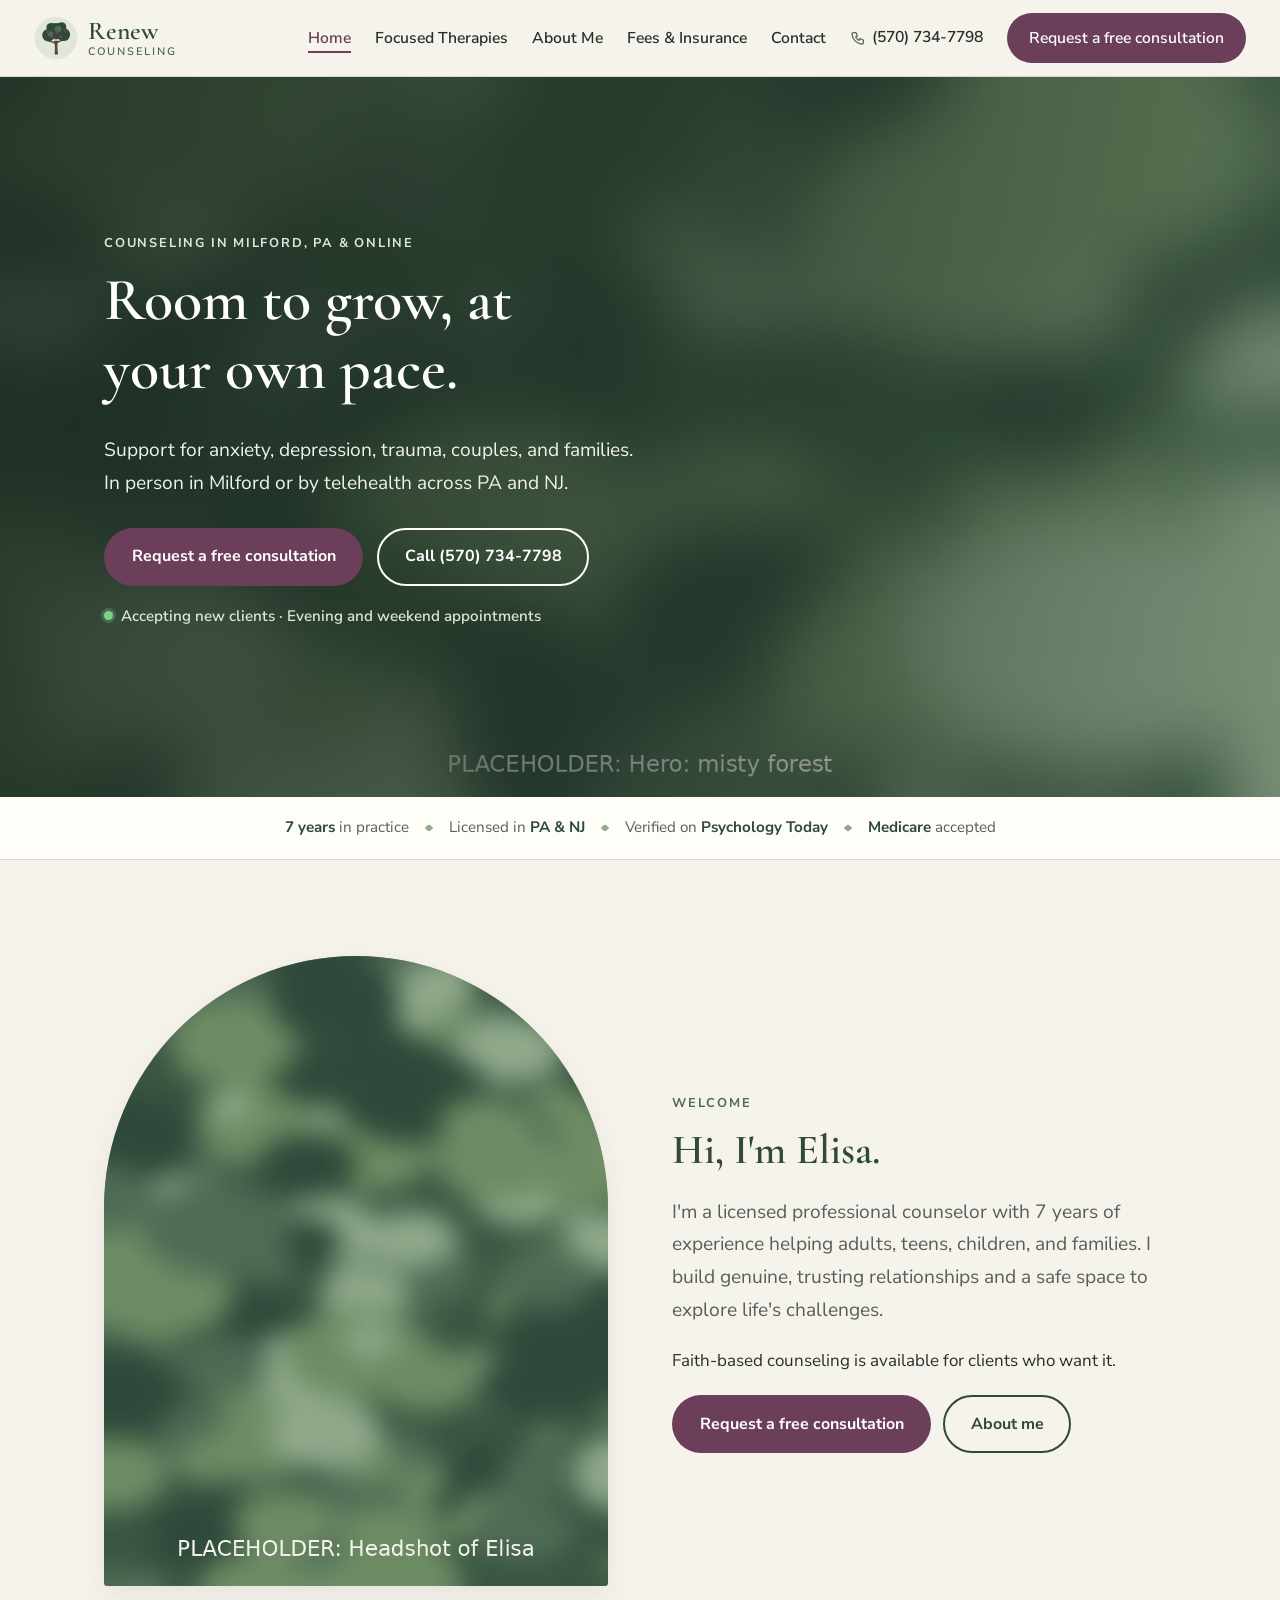
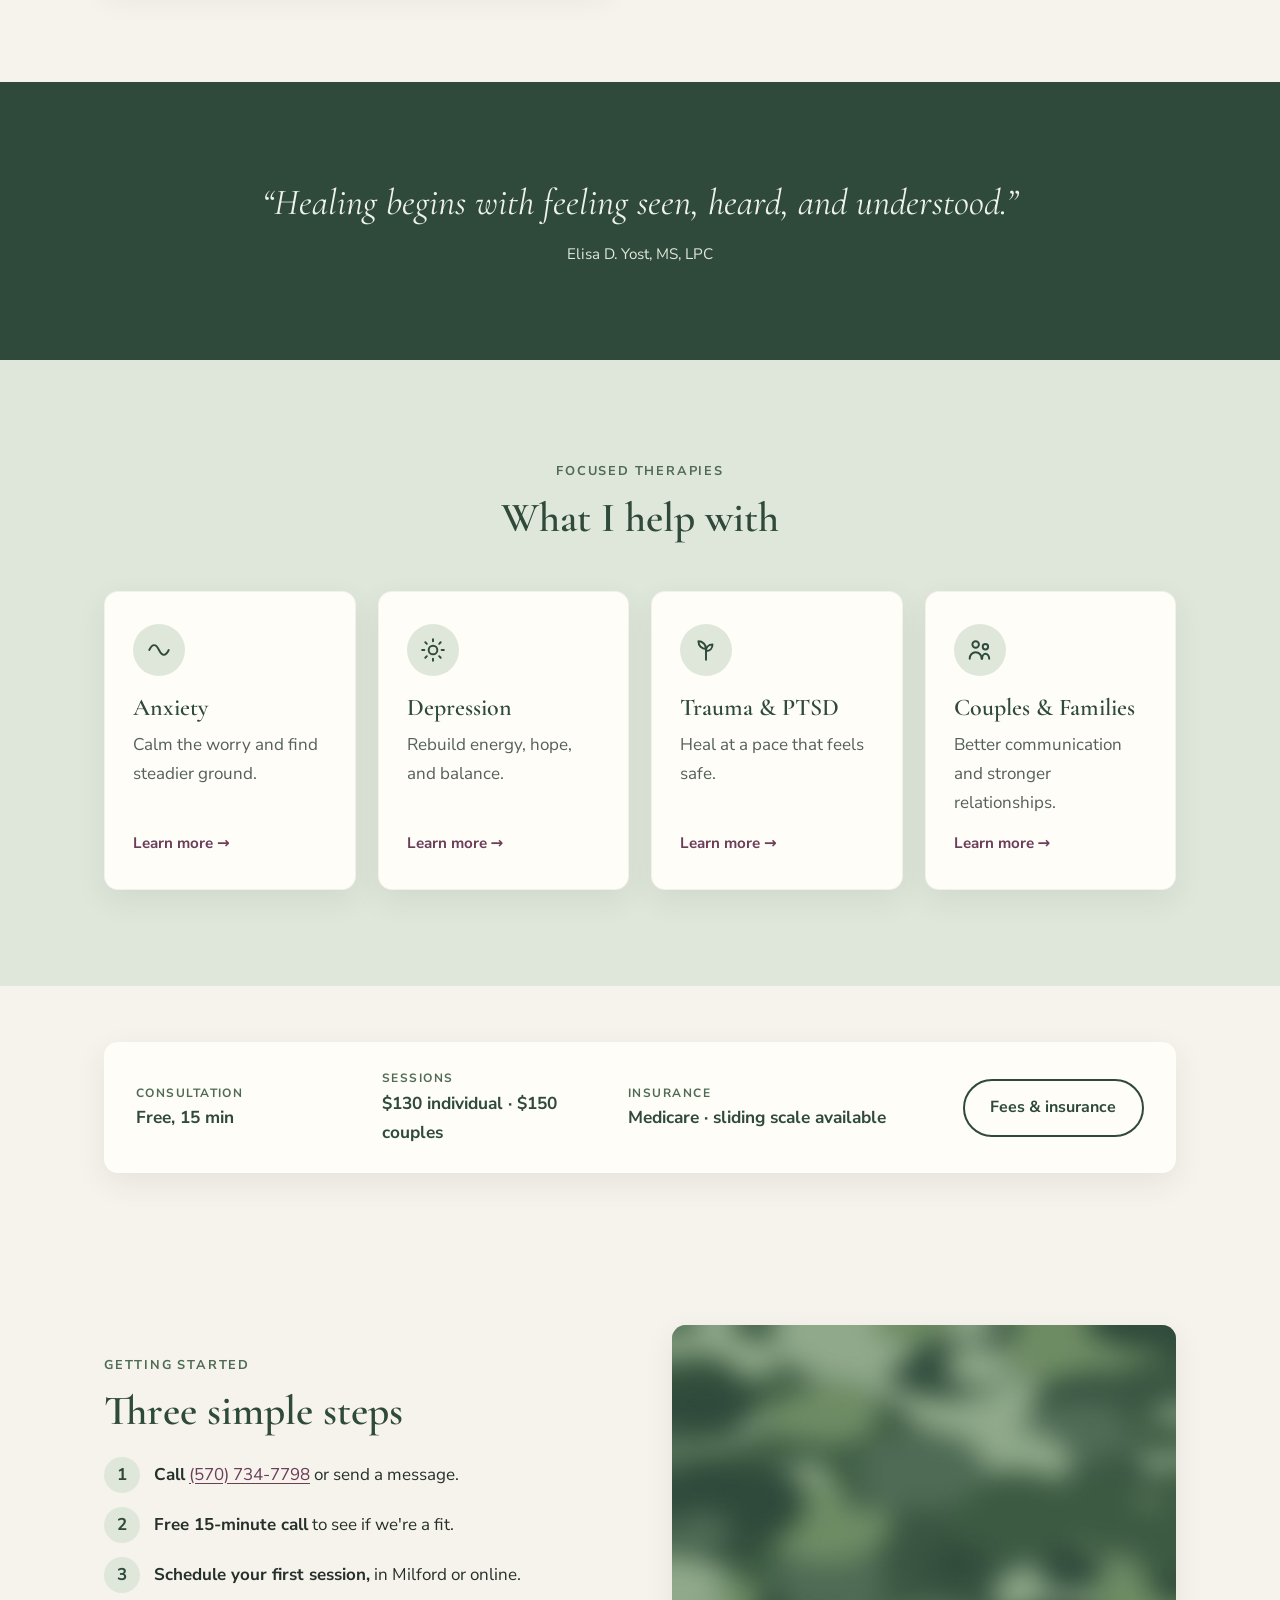
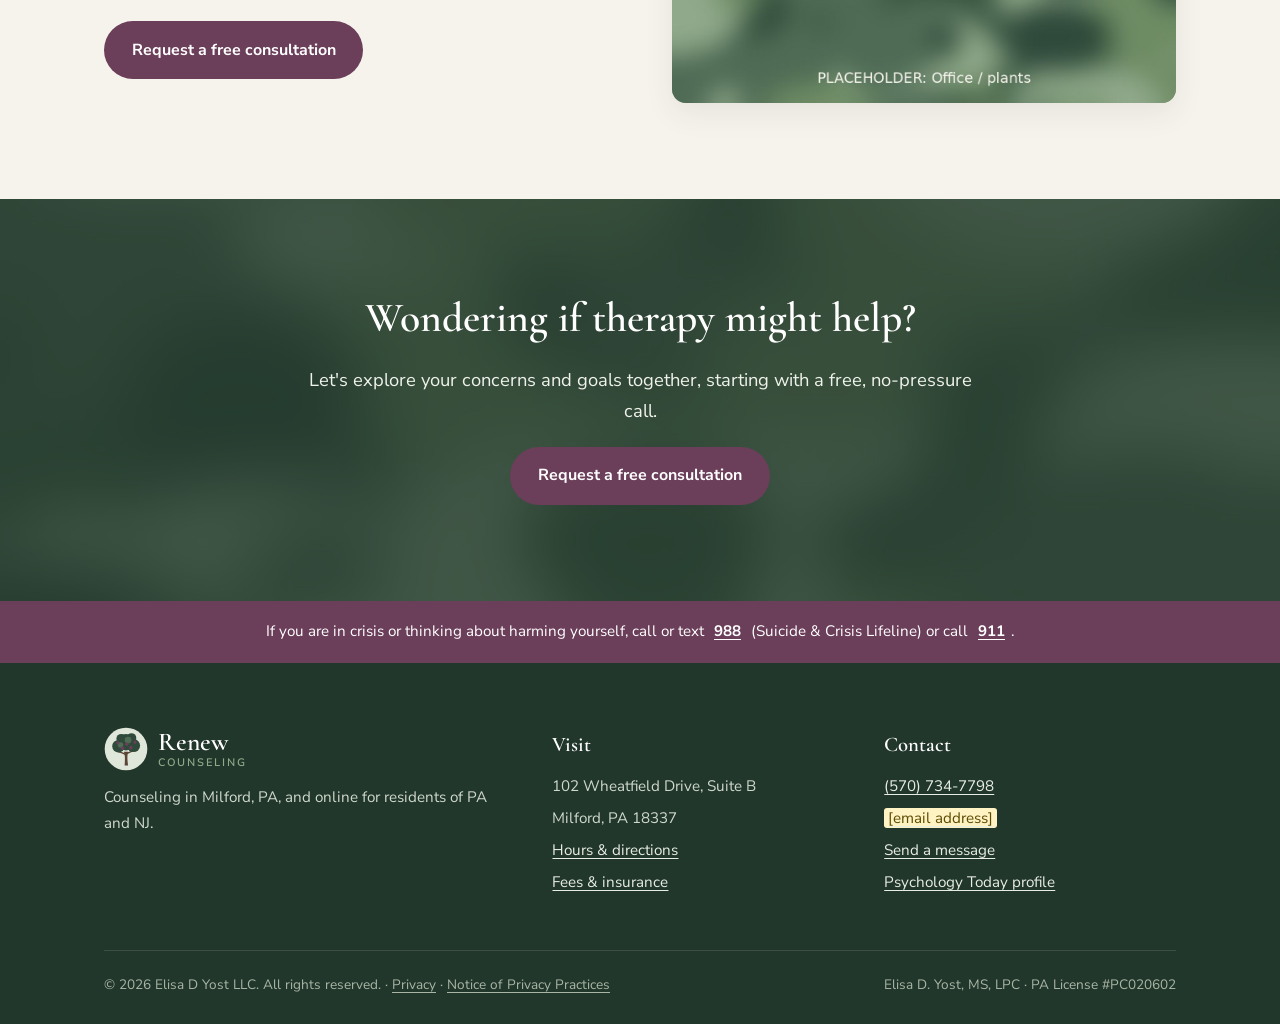
==== index.html @ 11ef5ee4 "Reflect that clients schedule by phone or message, not online - Buttons now say Request a free consu" ====
<!doctype html>
<html lang="en">
<head>
  <meta charset="utf-8">
  <meta name="viewport" content="width=device-width, initial-scale=1, viewport-fit=cover">
  <meta name="color-scheme" content="light only">
  <meta name="theme-color" content="#2f4a3a">
  <title>Renew Counseling | Elisa D. Yost, LPC | Therapist in Milford, PA</title>
  <meta name="description" content="Counseling for anxiety, depression, trauma, couples, and families with Elisa D. Yost, MS, LPC. In person in Milford, PA or online in PA and NJ. Free 15-minute consultation.">
  <link rel="icon" href="images/logo.svg" type="image/svg+xml">
  <link rel="icon" href="images/favicon-32.png" sizes="32x32" type="image/png">
  <link rel="icon" href="images/favicon-48.png" sizes="48x48" type="image/png">
  <link rel="apple-touch-icon" href="images/apple-touch-icon.png">
  <link rel="canonical" href="https://www.renewcounselingpa.com/">
  <meta property="og:type" content="website">
  <meta property="og:site_name" content="Renew Counseling">
  <meta property="og:title" content="Renew Counseling | Elisa D. Yost, LPC | Therapist in Milford, PA">
  <meta property="og:description" content="Counseling for anxiety, depression, trauma, couples, and families with Elisa D. Yost, MS, LPC. In person in Milford, PA or online in PA and NJ. Free 15-minute consultation.">
  <meta property="og:url" content="https://www.renewcounselingpa.com/">
  <meta property="og:image" content="https://www.renewcounselingpa.com/images/og-image.jpg">
  <meta property="og:image:width" content="1200">
  <meta property="og:image:height" content="630">
  <meta property="og:image:alt" content="Renew Counseling, Elisa D. Yost, MS, LPC, Milford PA">
  <meta name="twitter:card" content="summary_large_image">
  <link rel="preconnect" href="https://fonts.googleapis.com">
  <link rel="preconnect" href="https://fonts.gstatic.com" crossorigin>
  <link href="https://fonts.googleapis.com/css2?family=Cormorant+Garamond:ital,wght@0,500;0,600;1,500&family=Nunito+Sans:wght@400;600;700&display=swap" rel="stylesheet">
  <link rel="stylesheet" href="css/styles.css">
  <script type="application/ld+json">
  {
    "@context": "https://schema.org",
    "@type": "MedicalBusiness",
    "name": "Renew Counseling",
    "description": "Counseling for anxiety, depression, trauma, couples, and families with Elisa D. Yost, MS, LPC.",
    "url": "https://www.renewcounselingpa.com/",
    "telephone": "+1-570-734-7798",
    "priceRange": "$130-$150",
    "address": {
      "@type": "PostalAddress",
      "streetAddress": "102 Wheatfield Drive, Suite B",
      "addressLocality": "Milford",
      "addressRegion": "PA",
      "postalCode": "18337",
      "addressCountry": "US"
    },
    "sameAs": ["https://www.psychologytoday.com/us/therapists/elisa-d-yost-milford-pa/1815786"],
    "areaServed": ["Milford, PA", "Pike County, PA", "Port Jervis, NY", "Sussex County, NJ"],
    "founder": { "@type": "Person", "name": "Elisa D. Yost", "jobTitle": "Licensed Professional Counselor" }
  }
  </script>
</head>
<body>
  <a class="skip-link" href="#main">Skip to content</a>

  <header class="site-header">
    <div class="container header-inner">
      <a class="brand" href="index.html">
        <img src="images/logo.svg" alt="" width="44" height="44">
        <span class="brand-name">Renew<small>Counseling</small></span>
      </a>
      <button class="nav-toggle" aria-expanded="false" aria-controls="site-nav" aria-label="Open menu">
        <svg viewBox="0 0 24 24" fill="none" stroke="currentColor" stroke-width="2" stroke-linecap="round"><path d="M4 7h16M4 12h16M4 17h16"/></svg>
      </button>
      <nav class="site-nav" id="site-nav" aria-label="Main">
        <ul>
          <li><a href="index.html" aria-current="page">Home</a></li>
          <li><a href="therapies.html">Focused Therapies</a></li>
          <li><a href="about.html">About Me</a></li>
          <li><a href="fees.html">Fees &amp; Insurance</a></li>
          <li><a href="contact.html">Contact</a></li>
          <li class="nav-phone"><a href="tel:+15707347798"><svg viewBox="0 0 24 24" fill="none" stroke="currentColor" stroke-width="2" stroke-linecap="round" stroke-linejoin="round" aria-hidden="true"><path d="M5 4h4l2 5-2.5 1.5a11 11 0 0 0 5 5L15 13l5 2v4a2 2 0 0 1-2 2A16 16 0 0 1 3 6a2 2 0 0 1 2-2"/></svg>(570) 734-7798</a></li>
          <li><a class="btn btn-primary" href="contact.html#contact-form">Request a free consultation</a></li>
        </ul>
      </nav>
    </div>
  </header>

  <main id="main">
    <!-- HERO: background photo is set in css/styles.css (images/hero-forest.jpg) -->
    <section class="hero">
      <div class="container">
        <span class="eyebrow">Counseling in Milford, PA &amp; online</span>
        <h1>Room to grow, at your own pace.</h1>
        <p>Support for anxiety, depression, trauma, couples, and families. In person in Milford or by telehealth across PA and NJ.</p>
        <div class="hero-actions">
          <a class="btn btn-primary" href="contact.html#contact-form">Request a free consultation</a>
          <a class="btn btn-light" href="tel:+15707347798">Call (570) 734-7798</a>
        </div>
        <p class="hero-note"><span class="status-dot" aria-hidden="true"></span>Accepting new clients · Evening and weekend appointments</p>
      </div>
    </section>

    <!-- TRUST ROW -->
    <section class="trust-row" aria-label="Credentials">
      <div class="container">
        <ul>
          <li><strong>7 years</strong> in practice</li>
          <li>Licensed in <strong>PA &amp; NJ</strong></li>
          <li><a href="https://www.psychologytoday.com/us/therapists/elisa-d-yost-milford-pa/1815786" target="_blank" rel="noopener">Verified on <strong>Psychology Today</strong></a></li>
          <li><strong>Medicare</strong> accepted</li>
        </ul>
      </div>
    </section>

    <!-- INTRO -->
    <section class="section">
      <div class="container split">
        <div class="photo-frame arch">
          <img src="images/headshot.jpg" alt="Elisa D. Yost, MS, LPC" loading="lazy" width="800" height="1000">
        </div>
        <div>
          <span class="eyebrow">Welcome</span>
          <h2>Hi, I'm Elisa.</h2>
          <p class="lead">I'm a licensed professional counselor with 7 years of experience helping adults, teens, children, and families. I build genuine, trusting relationships and a safe space to explore life's challenges.</p>
          <p>Faith-based counseling is available for clients who want it.</p>
          <div class="btn-row">
            <a class="btn btn-primary" href="contact.html#contact-form">Request a free consultation</a>
            <a class="btn btn-outline" href="about.html">About me</a>
          </div>
        </div>
      </div>
    </section>

    <!-- QUOTE (Elisa's own words) -->
    <section class="section section-dark">
      <div class="container">
        <blockquote class="quote">
          “Healing begins with feeling seen, heard, and understood.”
          <cite>Elisa D. Yost, MS, LPC</cite>
        </blockquote>
      </div>
    </section>

    <!-- FOCUSED THERAPIES -->
    <section class="section section-tint">
      <div class="container">
        <div class="section-head center">
          <span class="eyebrow">Focused Therapies</span>
          <h2>What I help with</h2>
        </div>
        <div class="card-grid four">
          <a class="card card-link" href="therapies.html#anxiety">
            <div class="card-icon"><svg viewBox="0 0 24 24" fill="none" stroke="currentColor" stroke-width="1.8" stroke-linecap="round" stroke-linejoin="round"><path d="M3 12c3-6 6-6 9 0s6 6 9 0"/></svg></div>
            <h3>Anxiety</h3>
            <p>Calm the worry and find steadier ground.</p>
            <span class="more">Learn more →</span>
          </a>
          <a class="card card-link" href="therapies.html#depression">
            <div class="card-icon"><svg viewBox="0 0 24 24" fill="none" stroke="currentColor" stroke-width="1.8" stroke-linecap="round" stroke-linejoin="round"><circle cx="12" cy="12" r="4"/><path d="M12 2v2M12 20v2M4.9 4.9l1.4 1.4M17.7 17.7l1.4 1.4M2 12h2M20 12h2M4.9 19.1l1.4-1.4M17.7 6.3l1.4-1.4"/></svg></div>
            <h3>Depression</h3>
            <p>Rebuild energy, hope, and balance.</p>
            <span class="more">Learn more →</span>
          </a>
          <a class="card card-link" href="therapies.html#trauma">
            <div class="card-icon"><svg viewBox="0 0 24 24" fill="none" stroke="currentColor" stroke-width="1.8" stroke-linecap="round" stroke-linejoin="round"><path d="M12 21V11"/><path d="M12 11C12 7 9 4 5 4c0 4 3 7 7 7Z"/><path d="M12 13c0-3.5 2.5-6 6-6 0 3.5-2.5 6-6 6Z"/></svg></div>
            <h3>Trauma &amp; PTSD</h3>
            <p>Heal at a pace that feels safe.</p>
            <span class="more">Learn more →</span>
          </a>
          <a class="card card-link" href="therapies.html#families">
            <div class="card-icon"><svg viewBox="0 0 24 24" fill="none" stroke="currentColor" stroke-width="1.8" stroke-linecap="round" stroke-linejoin="round"><circle cx="8" cy="7" r="3"/><circle cx="17" cy="9" r="2.5"/><path d="M2.5 20c0-3.5 2.5-6 5.5-6s5.5 2.5 5.5 6"/><path d="M14 20c0-2.5 1.3-4.5 3-4.5s3.5 2 3.5 4.5"/></svg></div>
            <h3>Couples &amp; Families</h3>
            <p>Better communication and stronger relationships.</p>
            <span class="more">Learn more →</span>
          </a>
        </div>
      </div>
    </section>

    <!-- FEES SNAPSHOT -->
    <section class="section section-tight-y">
      <div class="container">
        <div class="fee-strip">
          <div><span class="fee-label">Consultation</span><strong>Free, 15 min</strong></div>
          <div><span class="fee-label">Sessions</span><strong>$130 individual · $150 couples</strong></div>
          <div><span class="fee-label">Insurance</span><strong>Medicare · sliding scale available</strong></div>
          <a class="btn btn-outline" href="fees.html">Fees &amp; insurance</a>
        </div>
      </div>
    </section>

    <!-- HOW IT WORKS -->
    <section class="section">
      <div class="container split reverse">
        <div class="photo-frame wide">
          <img src="images/office-plants.jpg" alt="Calm room with green plants and soft natural light" loading="lazy" width="1200" height="900">
        </div>
        <div>
          <span class="eyebrow">Getting started</span>
          <h2>Three simple steps</h2>
          <ol class="steps">
            <li><span><strong>Call</strong> <a href="tel:+15707347798">(570) 734-7798</a> or send a message.</span></li>
            <li><span><strong>Free 15-minute call</strong> to see if we're a fit.</span></li>
            <li><span><strong>Schedule your first session,</strong> in Milford or online.</span></li>
          </ol>
          <a class="btn btn-primary" href="contact.html#contact-form">Request a free consultation</a>
        </div>
      </div>
    </section>

    <!-- CTA -->
    <section class="cta-band">
      <div class="container">
        <h2>Wondering if therapy might help?</h2>
        <p>Let's explore your concerns and goals together, starting with a free, no-pressure call.</p>
        <a class="btn btn-primary" href="contact.html#contact-form">Request a free consultation</a>
      </div>
    </section>
  </main>

  <div class="crisis-bar" role="note">
    If you are in crisis or thinking about harming yourself, call or text <a href="tel:988">988</a> (Suicide &amp; Crisis Lifeline) or call <a href="tel:911">911</a>.
  </div>
  <footer class="site-footer">
    <div class="container">
      <div class="footer-grid">
        <div>
          <a class="brand" href="index.html">
            <img src="images/logo.svg" alt="" width="44" height="44">
            <span class="brand-name">Renew<small>Counseling</small></span>
          </a>
          <p>Counseling in Milford, PA, and online for residents of PA and NJ.</p>
        </div>
        <div>
          <h4>Visit</h4>
          <ul>
            <li>102 Wheatfield Drive, Suite B</li>
            <li>Milford, PA 18337</li>
            <li><a href="contact.html">Hours &amp; directions</a></li>
            <li><a href="fees.html">Fees &amp; insurance</a></li>
          </ul>
        </div>
        <div>
          <h4>Contact</h4>
          <ul>
            <li><a href="tel:+15707347798">(570) 734-7798</a></li>
            <li><a href="mailto:hello@renewcounselingpa.com"><span class="tbd">[email address]</span></a></li>
            <li><a href="contact.html#contact-form">Send a message</a></li>
            <li><a href="https://www.psychologytoday.com/us/therapists/elisa-d-yost-milford-pa/1815786" target="_blank" rel="noopener">Psychology Today profile</a></li>
          </ul>
        </div>
      </div>
      <div class="footer-bottom">
        <span>&copy; <span data-year>2026</span> Elisa D Yost LLC. All rights reserved. · <a href="privacy.html">Privacy</a> · <a href="privacy.html#npp">Notice of Privacy Practices</a></span>
        <span>Elisa D. Yost, MS, LPC · PA License #PC020602</span>
      </div>
    </div>
  </footer>

  <!-- Mobile quick-action bar (phones only) -->
  <div class="mobile-bar" aria-label="Quick actions">
    <a href="tel:+15707347798" class="mobile-bar-call"><svg viewBox="0 0 24 24" fill="none" stroke="currentColor" stroke-width="2" stroke-linecap="round" stroke-linejoin="round" aria-hidden="true"><path d="M5 4h4l2 5-2.5 1.5a11 11 0 0 0 5 5L15 13l5 2v4a2 2 0 0 1-2 2A16 16 0 0 1 3 6a2 2 0 0 1 2-2"/></svg><span class="label-long">Call (570) 734-7798</span><span class="label-short">Call now</span></a>
    <a href="contact.html#contact-form" class="mobile-bar-book">Message</a>
  </div>

  <script src="js/main.js" defer></script>
</body>
</html>
---- css/styles.css ----
/* =========================================================
   Renew Counseling — site styles
   Colors are defined once here; change them to re-theme the site.
   ========================================================= */
:root {
  --fig-leaf: #2f4a3a;      /* deep green: headings, header, footer */
  --fig-leaf-dark: #22372b;
  --moss: #4f6b55;          /* mid green */
  --sage: #8fa98a;          /* soft green accents */
  --sage-light: #dfe7da;    /* tinted section backgrounds */
  --cream: #f6f3ec;         /* page background */
  --paper: #fffdf8;         /* cards */
  --plum: #6b3e5a;          /* fig-fruit accent: buttons, links */
  --plum-dark: #55304a;
  --ink: #26302a;           /* body text */
  --ink-soft: #55605a;
  --line: #d9d6cb;

  --font-serif: "Cormorant Garamond", Georgia, "Times New Roman", serif;
  --font-sans: "Nunito Sans", "Segoe UI", system-ui, -apple-system, sans-serif;

  --radius: 14px;
  --shadow: 0 10px 30px rgba(34, 55, 43, 0.08);
  --max: 1120px;
}

*,
*::before,
*::after { box-sizing: border-box; }

html { scroll-behavior: smooth; }

body {
  margin: 0;
  background: var(--cream);
  color: var(--ink);
  font-family: var(--font-sans);
  font-size: 1.0625rem;
  line-height: 1.7;
  -webkit-font-smoothing: antialiased;
}

img { max-width: 100%; display: block; }

h1, h2, h3 {
  font-family: var(--font-serif);
  color: var(--fig-leaf);
  font-weight: 600;
  line-height: 1.15;
  margin: 0 0 0.5em;
}
h1 { font-size: clamp(2.4rem, 5vw, 3.75rem); }
h2 { font-size: clamp(1.9rem, 3.5vw, 2.6rem); }
h3 { font-size: 1.5rem; }
p { margin: 0 0 1.1em; }

a { color: var(--plum); text-underline-offset: 3px; }
a:hover { color: var(--plum-dark); }

:focus-visible {
  outline: 3px solid var(--plum);
  outline-offset: 3px;
  border-radius: 4px;
}

.container {
  width: 100%;
  max-width: var(--max);
  margin: 0 auto;
  padding: 0 24px;
}

.skip-link {
  position: absolute;
  left: -999px;
  top: 8px;
  background: var(--paper);
  padding: 8px 16px;
  z-index: 100;
}
.skip-link:focus { left: 8px; }

.eyebrow {
  display: inline-block;
  font-size: 0.8rem;
  font-weight: 700;
  letter-spacing: 0.14em;
  text-transform: uppercase;
  color: var(--moss);
  margin-bottom: 0.75rem;
}

/* ---------- Buttons ---------- */
.btn {
  display: inline-block;
  padding: 0.85rem 1.6rem;
  border-radius: 999px;
  font-weight: 700;
  font-size: 1rem;
  text-decoration: none;
  border: 2px solid transparent;
  cursor: pointer;
  transition: background 0.2s, color 0.2s, border-color 0.2s, transform 0.2s;
  font-family: var(--font-sans);
}
.btn:hover { transform: translateY(-1px); }
.btn-primary { background: var(--plum); color: #fff; }
.btn-primary:hover { background: var(--plum-dark); color: #fff; }
.btn-outline { border-color: currentColor; color: var(--fig-leaf); background: transparent; }
.btn-outline:hover { background: var(--fig-leaf); color: #fff; border-color: var(--fig-leaf); }
.btn-light { border-color: #fff; color: #fff; background: transparent; }
.btn-light:hover { background: #fff; color: var(--fig-leaf); }

/* ---------- Header ---------- */
.site-header {
  position: sticky;
  top: 0;
  z-index: 50;
  background: rgba(246, 243, 236, 0.94);
  backdrop-filter: blur(8px);
  border-bottom: 1px solid var(--line);
}
.header-inner {
  display: flex;
  align-items: center;
  justify-content: space-between;
  min-height: 76px;
  gap: 16px;
}
.brand {
  display: flex;
  align-items: center;
  gap: 10px;
  text-decoration: none;
  color: var(--fig-leaf);
}
.brand img { width: 44px; height: 44px; }
.brand-name {
  font-family: var(--font-serif);
  font-size: 1.6rem;
  font-weight: 600;
  line-height: 1;
}
.brand-name small {
  display: block;
  font-family: var(--font-sans);
  font-size: 0.68rem;
  letter-spacing: 0.16em;
  text-transform: uppercase;
  color: var(--moss);
  margin-top: 4px;
}

.nav-toggle {
  display: none;
  background: none;
  border: 0;
  padding: 8px;
  cursor: pointer;
  color: var(--fig-leaf);
}
.nav-toggle svg { width: 28px; height: 28px; }

.site-nav ul {
  list-style: none;
  display: flex;
  align-items: center;
  gap: 28px;
  margin: 0;
  padding: 0;
}
.site-nav a {
  text-decoration: none;
  color: var(--ink);
  font-weight: 600;
  font-size: 0.98rem;
}
.site-nav a:hover,
.site-nav a[aria-current="page"] { color: var(--plum); }
.site-nav a[aria-current="page"] {
  text-decoration: underline;
  text-decoration-thickness: 2px;
  text-underline-offset: 8px;
}
.site-nav .btn { color: #fff; padding: 0.6rem 1.25rem; }
.site-nav .btn:hover { color: #fff; }

@media (max-width: 1000px) {
  .nav-toggle { display: block; }
  .site-nav {
    position: absolute;
    top: 100%;
    left: 0;
    right: 0;
    background: var(--cream);
    border-bottom: 1px solid var(--line);
    display: none;
  }
  .site-nav.open { display: block; }
  .site-nav ul {
    flex-direction: column;
    align-items: stretch;
    gap: 0;
    padding: 8px 24px 20px;
  }
  .site-nav li a { display: block; padding: 12px 0; }
  .site-nav li .btn { text-align: center; margin-top: 8px; }
}

/* ---------- Hero ---------- */
.hero {
  position: relative;
  min-height: min(82vh, 720px);
  display: flex;
  align-items: center;
  color: #fff;
  background: var(--fig-leaf) url("../images/hero-forest.jpg") center / cover no-repeat;
}
.hero::before {
  content: "";
  position: absolute;
  inset: 0;
  background: linear-gradient(100deg, rgba(25, 40, 31, 0.82) 0%, rgba(25, 40, 31, 0.55) 55%, rgba(25, 40, 31, 0.2) 100%);
}
.hero .container { position: relative; padding-top: 80px; padding-bottom: 80px; }
.hero h1 { color: #fff; max-width: 17ch; }
.hero p { font-size: 1.2rem; max-width: 34rem; color: #eef2ea; }
.hero .eyebrow { color: var(--sage-light); }
.hero-actions { display: flex; flex-wrap: wrap; gap: 14px; margin-top: 1.75rem; }

/* Smaller banner for inner pages */
.page-banner {
  position: relative;
  color: #fff;
  padding: 110px 0 90px;
  background: var(--fig-leaf) center / cover no-repeat;
}
.page-banner::before {
  content: "";
  position: absolute;
  inset: 0;
  background: rgba(25, 40, 31, 0.62);
}
.page-banner .container { position: relative; }
.page-banner h1 { color: #fff; margin-bottom: 0.25em; }
.page-banner p { font-size: 1.15rem; max-width: 40rem; color: #eef2ea; margin: 0; }
.page-banner .eyebrow { color: var(--sage-light); }

/* ---------- Sections ---------- */
.section { padding: 96px 0; }
.section-tint { background: var(--sage-light); }
.section-dark { background: var(--fig-leaf); color: #eef2ea; }
.section-dark h2, .section-dark h3 { color: #fff; }
.section-head { max-width: 640px; margin-bottom: 48px; }
.section-head.center { text-align: center; margin-left: auto; margin-right: auto; }
.lead { font-size: 1.2rem; color: var(--ink-soft); }

.split {
  display: grid;
  grid-template-columns: 1fr 1fr;
  gap: 64px;
  align-items: center;
}
.split.reverse > :first-child { order: 2; }
@media (max-width: 860px) {
  .split { grid-template-columns: 1fr; gap: 40px; }
  .split.reverse > :first-child { order: 0; }
  .section { padding: 72px 0; }
}

.photo-frame {
  border-radius: var(--radius);
  overflow: hidden;
  box-shadow: var(--shadow);
  aspect-ratio: 4 / 5;
  background: var(--sage);
}
.photo-frame img { width: 100%; height: 100%; object-fit: cover; }
.photo-frame.wide { aspect-ratio: 4 / 3; }
.photo-frame.arch { border-radius: 999px 999px var(--radius) var(--radius); }

/* ---------- Cards ---------- */
.card-grid {
  display: grid;
  grid-template-columns: repeat(auto-fill, minmax(290px, 1fr));
  gap: 28px;
}
.card {
  background: var(--paper);
  border-radius: var(--radius);
  padding: 32px 28px;
  box-shadow: var(--shadow);
  border: 1px solid rgba(47, 74, 58, 0.06);
}
.card h3 { margin-bottom: 0.4em; }
.card p { color: var(--ink-soft); margin-bottom: 0; }
.card-icon {
  width: 52px;
  height: 52px;
  border-radius: 50%;
  background: var(--sage-light);
  color: var(--fig-leaf);
  display: grid;
  place-items: center;
  margin-bottom: 18px;
}
.card-icon svg { width: 26px; height: 26px; }

/* Therapies page: alternating detail rows */
.therapy {
  display: grid;
  grid-template-columns: 340px 1fr;
  gap: 48px;
  align-items: center;
  padding: 48px 0;
  border-bottom: 1px solid var(--line);
}
.therapy:last-child { border-bottom: 0; }
.therapy .photo-frame { aspect-ratio: 1 / 1; }
.therapy ul { margin: 0 0 1em; padding-left: 1.2em; color: var(--ink-soft); }
@media (max-width: 760px) {
  .therapy { grid-template-columns: 1fr; gap: 24px; }
  .therapy .photo-frame { aspect-ratio: 16 / 9; }
}

/* ---------- Quote ---------- */
.quote {
  font-family: var(--font-serif);
  font-size: clamp(1.6rem, 3vw, 2.3rem);
  line-height: 1.35;
  max-width: 820px;
  margin: 0 auto;
  text-align: center;
  font-style: italic;
}
.quote cite {
  display: block;
  font-family: var(--font-sans);
  font-style: normal;
  font-size: 0.95rem;
  margin-top: 1rem;
  color: var(--sage-light);
}

/* ---------- CTA band ---------- */
.cta-band {
  position: relative;
  padding: 96px 0;
  text-align: center;
  color: #fff;
  background: var(--moss) url("../images/cta-leaves.jpg") center / cover no-repeat;
}
.cta-band::before {
  content: "";
  position: absolute;
  inset: 0;
  background: rgba(34, 55, 43, 0.72);
}
.cta-band .container { position: relative; max-width: 720px; }
.cta-band h2 { color: #fff; }
.cta-band p { color: #eef2ea; font-size: 1.15rem; }

/* ---------- About ---------- */
.credentials {
  list-style: none;
  padding: 0;
  margin: 0;
  display: grid;
  gap: 14px;
}
.credentials li {
  display: flex;
  gap: 12px;
  align-items: flex-start;
}
.credentials li::before {
  content: "";
  flex: none;
  width: 10px;
  height: 10px;
  margin-top: 0.6em;
  border-radius: 50% 0;
  background: var(--sage);
  transform: rotate(45deg);
}

/* ---------- Contact ---------- */
.contact-grid {
  display: grid;
  grid-template-columns: 1fr 1.25fr;
  gap: 56px;
  align-items: start;
}
@media (max-width: 900px) { .contact-grid { grid-template-columns: 1fr; } }

.info-list { list-style: none; padding: 0; margin: 0 0 32px; }
.info-list li {
  display: flex;
  gap: 16px;
  padding: 18px 0;
  border-bottom: 1px solid var(--line);
}
.info-list li:first-child { padding-top: 0; }
.info-list .card-icon { margin: 0; flex: none; width: 44px; height: 44px; }
.info-list .card-icon svg { width: 22px; height: 22px; }
.info-list strong { display: block; color: var(--fig-leaf); }

.hours { width: 100%; border-collapse: collapse; }
.hours td { padding: 4px 0; }
.hours td:last-child { text-align: right; color: var(--ink-soft); white-space: nowrap; padding-left: 12px; }
@media (max-width: 560px) { .hours { font-size: 0.92rem; } }

.map-embed {
  border-radius: var(--radius);
  overflow: hidden;
  box-shadow: var(--shadow);
  aspect-ratio: 16 / 10;
  background: var(--sage-light);
}
.map-embed iframe { width: 100%; height: 100%; border: 0; display: block; }

.form-card {
  background: var(--paper);
  border-radius: var(--radius);
  padding: 40px;
  box-shadow: var(--shadow);
}
@media (max-width: 560px) { .form-card { padding: 28px 20px; } }

.form-row {
  display: grid;
  grid-template-columns: 1fr 1fr;
  gap: 18px;
}
@media (max-width: 560px) { .form-row { grid-template-columns: 1fr; } }

.field { margin-bottom: 18px; }
.field label {
  display: block;
  font-weight: 700;
  font-size: 0.92rem;
  margin-bottom: 6px;
  color: var(--fig-leaf);
}
.field .req { color: var(--plum); }
.field input,
.field textarea {
  width: 100%;
  padding: 0.8rem 1rem;
  font: inherit;
  font-size: 1rem;
  color: var(--ink);
  background: var(--cream);
  border: 1.5px solid var(--line);
  border-radius: 10px;
  transition: border-color 0.2s, background 0.2s;
}
.field input:focus,
.field textarea:focus {
  outline: none;
  border-color: var(--moss);
  background: #fff;
  box-shadow: 0 0 0 3px rgba(143, 169, 138, 0.35);
}
.field textarea { min-height: 150px; resize: vertical; }
.field .hint { font-size: 0.88rem; color: var(--ink-soft); margin: 6px 0 0; }

.form-note {
  font-size: 0.88rem;
  color: var(--ink-soft);
  background: var(--sage-light);
  border-radius: 10px;
  padding: 12px 16px;
  margin: 4px 0 22px;
}
.form-status { margin-top: 16px; font-weight: 600; }
.form-status.success { color: var(--moss); }
.form-status.error { color: #a03636; }
.hp-field { position: absolute; left: -9999px; }

/* ---------- Notices ---------- */
.notice {
  border-left: 4px solid var(--sage);
  background: var(--paper);
  padding: 20px 24px;
  border-radius: 0 var(--radius) var(--radius) 0;
  margin-top: 24px;
}
.notice h3 { font-size: 1.25rem; }
.notice p:last-child { margin-bottom: 0; }

/* ---------- Footer ---------- */
.crisis-bar {
  background: var(--plum);
  color: #fff;
  text-align: center;
  padding: 14px 24px;
  font-size: 0.95rem;
}
.crisis-bar a { color: #fff; font-weight: 700; }

.site-footer {
  background: var(--fig-leaf-dark);
  color: #cfd8cc;
  padding: 64px 0 28px;
  font-size: 0.95rem;
}
.footer-grid {
  display: grid;
  grid-template-columns: 1.4fr 1fr 1fr;
  gap: 40px;
}
@media (max-width: 760px) { .footer-grid { grid-template-columns: 1fr; } }
.site-footer h4 {
  color: #fff;
  font-family: var(--font-serif);
  font-size: 1.3rem;
  font-weight: 600;
  margin: 0 0 12px;
}
.site-footer a { color: #e7ede4; }
.site-footer ul { list-style: none; margin: 0; padding: 0; }
.site-footer li { margin-bottom: 6px; }
.site-footer .brand { color: #fff; margin-bottom: 14px; }
.site-footer .brand-name small { color: var(--sage); }
.footer-bottom {
  border-top: 1px solid rgba(255, 255, 255, 0.12);
  margin-top: 48px;
  padding-top: 22px;
  display: flex;
  flex-wrap: wrap;
  justify-content: space-between;
  gap: 12px;
  font-size: 0.85rem;
  color: #a9b6a6;
}

/* ---------- Placeholder text marker (remove once real content is in) ---------- */
.tbd { background: #fff3c4; color: #5c4a00; padding: 0 4px; border-radius: 3px; }

@media (prefers-reduced-motion: reduce) {
  html { scroll-behavior: auto; }
  .btn { transition: none; }
  .btn:hover { transform: none; }
}

/* ---------- v2 additions ---------- */
.btn-row { display: flex; flex-wrap: wrap; gap: 12px; margin-top: 8px; }
.section-tight { padding-top: 40px; }

.card-grid.four { grid-template-columns: repeat(4, 1fr); gap: 22px; }
@media (max-width: 960px) { .card-grid.four { grid-template-columns: repeat(2, 1fr); } }
@media (max-width: 520px) { .card-grid.four { grid-template-columns: 1fr; } }
.card-link {
  display: flex;
  flex-direction: column;
  text-decoration: none;
  color: inherit;
  transition: transform 0.2s, box-shadow 0.2s;
}
.card-link:hover { transform: translateY(-4px); box-shadow: 0 16px 36px rgba(34, 55, 43, 0.14); color: inherit; }
.card-link .more { margin-top: auto; padding-top: 14px; color: var(--plum); font-weight: 700; font-size: 0.95rem; }

.steps { list-style: none; counter-reset: step; padding: 0; margin: 0 0 28px; display: grid; gap: 14px; }
.steps li { counter-increment: step; display: flex; align-items: center; gap: 14px; }
.steps li::before {
  content: counter(step);
  flex: none;
  width: 36px; height: 36px;
  border-radius: 50%;
  background: var(--sage-light);
  color: var(--fig-leaf);
  font-weight: 700;
  display: grid; place-items: center;
}

.quote-sm { font-size: clamp(1.4rem, 2.6vw, 2rem); margin-bottom: 28px; }

.jump-grid {
  display: grid;
  grid-template-columns: repeat(4, 1fr);
  gap: 12px;
  margin-top: -32px;
  position: relative;
  z-index: 2;
}
.jump-grid a {
  background: var(--paper);
  box-shadow: var(--shadow);
  border-radius: var(--radius);
  padding: 18px 12px;
  text-align: center;
  font-family: var(--font-serif);
  font-size: 1.3rem;
  font-weight: 600;
  color: var(--fig-leaf);
  text-decoration: none;
  border-bottom: 3px solid var(--sage);
}
.jump-grid a:hover { border-bottom-color: var(--plum); color: var(--plum); }
@media (max-width: 700px) { .jump-grid { grid-template-columns: repeat(2, 1fr); } }
.therapy { scroll-margin-top: 90px; }

.tags { list-style: none; padding: 0 !important; margin: 0 0 18px !important; display: flex; flex-wrap: wrap; gap: 8px; }
.tags li { background: var(--sage-light); color: var(--fig-leaf); border-radius: 999px; padding: 4px 14px; font-size: 0.9rem; font-weight: 600; }
.text-cta { font-weight: 700; text-decoration: none; }
.text-cta:hover { text-decoration: underline; }

.mini-profile { display: flex; align-items: center; gap: 16px; margin-bottom: 18px; }
.mini-profile img { width: 72px; height: 72px; border-radius: 50%; object-fit: cover; flex: none; border: 3px solid var(--sage-light); }
.mini-profile h2 { font-size: 1.8rem; margin: 0; }
.mini-profile p { margin: 0; color: var(--ink-soft); }

/* ---------- v3: fees, office details ---------- */
.section-tight-y { padding: 56px 0; }
.muted { color: var(--ink-soft); font-size: 0.95rem; }
h3.sub { font-size: 1.25rem; margin: 22px 0 10px; }
.tags-lg li { font-size: 0.98rem; padding: 6px 16px; }

.price-grid { grid-template-columns: repeat(3, 1fr); }
@media (max-width: 860px) { .price-grid { grid-template-columns: 1fr; } }
.price-card { text-align: center; }
.price {
  font-family: var(--font-serif);
  font-size: 2.6rem;
  font-weight: 600;
  color: var(--plum);
  line-height: 1.1;
  margin: 4px 0 10px !important;
}

.fact-grid { display: grid; grid-template-columns: repeat(3, 1fr); gap: 36px; }
.fact-grid h3 { font-size: 1.35rem; }
.fact-grid p { color: var(--ink-soft); margin: 0; }
@media (max-width: 760px) { .fact-grid { grid-template-columns: 1fr; gap: 22px; } }

.fee-strip {
  display: grid;
  grid-template-columns: 1fr 1fr 1.4fr auto;
  gap: 24px;
  align-items: center;
  background: var(--paper);
  border-radius: var(--radius);
  box-shadow: var(--shadow);
  padding: 26px 32px;
}
.fee-strip strong { display: block; font-size: 1.08rem; color: var(--fig-leaf); }
.fee-label {
  display: block;
  font-size: 0.75rem;
  font-weight: 700;
  letter-spacing: 0.12em;
  text-transform: uppercase;
  color: var(--moss);
}
@media (max-width: 860px) {
  .fee-strip { grid-template-columns: 1fr; gap: 14px; padding: 22px; }
  .fee-strip > div { display: flex; justify-content: space-between; align-items: baseline; gap: 12px; border-bottom: 1px solid var(--line); padding-bottom: 10px; }
  .fee-strip strong { text-align: right; }
}

.directions { display: table; margin-top: 4px; padding: 6px 0; font-weight: 700; text-decoration: none; }
.office-details { list-style: none; padding: 0; margin: 6px 0 0; display: grid; gap: 6px; }
.office-details b { color: var(--fig-leaf); }

/* ---------- Mobile quick-action bar ---------- */
.mobile-bar { display: none; }
@media (max-width: 860px) {
  .mobile-bar {
    display: flex;
    gap: 10px;
    position: fixed;
    left: 0; right: 0; bottom: 0;
    z-index: 60;
    padding: 10px 12px calc(10px + env(safe-area-inset-bottom));
    background: rgba(246, 243, 236, 0.97);
    border-top: 1px solid var(--line);
    box-shadow: 0 -6px 20px rgba(34, 55, 43, 0.1);
  }
  .mobile-bar a {
    display: flex;
    align-items: center;
    justify-content: center;
    gap: 8px;
    min-height: 48px;
    border-radius: 999px;
    font-weight: 700;
    text-decoration: none;
    font-size: 1rem;
  }
  .mobile-bar-call { flex: 0 0 34%; border: 2px solid var(--fig-leaf); color: var(--fig-leaf); }
  .mobile-bar-call svg { width: 18px; height: 18px; }
  .mobile-bar-book { flex: 1; background: var(--plum); color: #fff; }
  .mobile-bar-book:hover { color: #fff; }
  body { padding-bottom: calc(70px + env(safe-area-inset-bottom)); }
}

/* ---------- Mobile refinements ---------- */
@media (max-width: 860px) {
  .container { padding: 0 20px; }
  .section { padding: 56px 0; }
  .section-tight { padding-top: 32px; }
  .section-head { margin-bottom: 32px; }
  h2 { font-size: 2rem; }

  .header-inner { min-height: 64px; }
  .brand img { width: 38px; height: 38px; }
  .brand-name { font-size: 1.4rem; }
  .nav-toggle { min-width: 48px; min-height: 48px; }

  .hero { min-height: 0; }
  .hero .container { padding-top: 64px; padding-bottom: 64px; }
  .hero p { font-size: 1.08rem; }
  .page-banner { padding: 64px 0 56px; }
  .page-banner p { font-size: 1.05rem; }

  /* Full-width buttons are easier to tap */
  .hero-actions, .btn-row { flex-direction: column; }
  .hero-actions .btn, .btn-row .btn, .cta-band .btn, .form-card .btn { width: 100%; text-align: center; }

  /* Keep portraits from filling the whole screen */
  .photo-frame { max-width: 340px; margin: 0 auto; width: 100%; }
  .photo-frame.wide { max-width: none; aspect-ratio: 16 / 10; }
  .therapy .photo-frame { max-width: none; aspect-ratio: 21 / 9; }
  .therapy { padding: 32px 0; }

  .card { padding: 24px 22px; }
  .quote { font-size: 1.55rem; }
  .cta-band { padding: 64px 0; }

  .jump-grid { gap: 10px; margin-top: -24px; }
  .jump-grid a {
    font-family: var(--font-sans);
    font-size: 0.95rem;
    font-weight: 700;
    padding: 14px 8px;
    display: flex;
    align-items: center;
    justify-content: center;
    min-height: 56px;
  }

  .form-card { scroll-margin-top: 72px; }
  .info-list li { padding: 16px 0; }
  .map-embed { aspect-ratio: 4 / 3; }
  .site-footer { padding-top: 48px; }
  .footer-bottom { flex-direction: column; }
}
[id] { scroll-margin-top: 96px; }

/* Larger tap targets for small inline links */
.text-cta { display: inline-block; padding: 10px 0; }
.crisis-bar a { display: inline-block; padding: 4px 6px; }
.info-list .office-details li { display: block; padding: 0; border: 0; }

/* ---------- v4: mobile fixes ---------- */
html { -webkit-text-size-adjust: 100%; text-size-adjust: 100%; }
.site-header { -webkit-backdrop-filter: blur(8px); }

/* Cormorant uses old-style numerals by default; prices and numbers should sit level */
h1, h2, h3, .price, .quote { font-variant-numeric: lining-nums; }

/* Hover lift effects stick after a tap on touch screens, so turn them off there */
@media (hover: none) {
  .btn:hover, .card-link:hover { transform: none; }
  .card-link:hover { box-shadow: var(--shadow); }
}

.label-short { display: none; }
@media (max-width: 860px) {
  /* Menu scrolls if taller than the screen (phones turned sideways) */
  .site-nav { max-height: calc(100vh - 64px); max-height: calc(100dvh - 64px); overflow-y: auto; overscroll-behavior: contain; }

  .mobile-bar { transition: transform 0.25s ease; }
  body.bar-hidden .mobile-bar,
  body.menu-open .mobile-bar { transform: translateY(120%); }

  /* Fees: compact rows instead of tall cards */
  .price-card { display: grid; grid-template-columns: 1fr auto; align-items: center; column-gap: 16px; text-align: left; padding: 20px 22px; }
  .price-card h3 { margin: 0; font-size: 1.35rem; }
  .price-card .price { grid-row: 1 / span 2; grid-column: 2; margin: 0 !important; font-size: 2rem; }
  .price-card p:last-child { grid-column: 1; font-size: 0.95rem; }
  .price-grid { gap: 14px; }
}
@media (max-width: 380px) {
  .label-long { display: none; }
  .label-short { display: inline; }
  .mobile-bar-call { flex-basis: 30%; }
}
/* Short screens (phones sideways): slimmer bar */
@media (max-width: 860px) and (max-height: 500px) {
  .mobile-bar { padding-top: 6px; padding-bottom: calc(6px + env(safe-area-inset-bottom)); }
  .mobile-bar a { min-height: 40px; }
  body { padding-bottom: 56px; }
  .hero .container { padding-top: 40px; padding-bottom: 40px; }
}
@media (prefers-reduced-motion: reduce) { .mobile-bar { transition: none; } }

/* ---------- v5: real content ---------- */
.hero-note { font-size: 0.95rem !important; margin-top: 18px; color: var(--sage-light) !important; font-weight: 600; }
.cta-band a:not(.btn), .page-banner a:not(.btn) { color: #fff; font-weight: 700; }
.tags-center { justify-content: center; max-width: 760px; margin-left: auto !important; margin-right: auto !important; }
.info-list strong.highlight { display: block; color: var(--plum); margin-top: 4px; }
.endorsement {
  margin: 0 0 24px;
  background: var(--paper);
  border-radius: var(--radius);
  box-shadow: var(--shadow);
  padding: 28px 28px 24px;
  border-top: 4px solid var(--sage);
}
.endorsement blockquote {
  margin: 0 0 14px;
  font-family: var(--font-serif);
  font-size: 1.35rem;
  line-height: 1.45;
  font-style: italic;
  color: var(--fig-leaf);
}
.endorsement figcaption { color: var(--ink-soft); font-size: 0.95rem; }
.endorsement blockquote { font-variant-numeric: lining-nums; }
.status-dot { display: inline-block; width: 9px; height: 9px; border-radius: 50%; background: #7fd08a; margin-right: 8px; vertical-align: 1px; box-shadow: 0 0 0 3px rgba(127, 208, 138, 0.25); }
.mini-profile .status-dot { background: #3f9a52; box-shadow: 0 0 0 3px rgba(63, 154, 82, 0.18); }

/* ---------- v6: launch polish ---------- */
/* Tags on tinted sections need a lighter fill to stand out */
.section-tint .tags li { background: var(--paper); box-shadow: 0 1px 0 rgba(47, 74, 58, 0.08); }

/* Phone number in the desktop header */
.nav-phone a { display: inline-flex; align-items: center; gap: 6px; white-space: nowrap; }
.nav-phone svg { width: 16px; height: 16px; color: var(--moss); }
.site-nav .btn { white-space: nowrap; }
.site-nav a { white-space: nowrap; }
/* Mid-size screens: not enough room for the phone number in the header */
@media (min-width: 1001px) and (max-width: 1279px) {
  .nav-phone { display: none; }
  .site-nav ul { gap: 22px; }
}

/* Trust row under the home banner */
.trust-row { background: var(--paper); border-bottom: 1px solid var(--line); }
.trust-row ul {
  list-style: none;
  margin: 0;
  padding: 18px 0;
  display: flex;
  flex-wrap: wrap;
  justify-content: center;
  gap: 10px 40px;
  font-size: 0.95rem;
  color: var(--ink-soft);
}
.trust-row li { display: block; }
.trust-row li + li::before {
  content: "";
  display: inline-block;
  vertical-align: middle;
  width: 6px; height: 6px;
  border-radius: 50% 0;
  transform: rotate(45deg);
  background: var(--sage);
  margin: 0 17px 0 -23px;
}
.trust-row strong { color: var(--fig-leaf); }
.trust-row a { color: inherit; text-decoration: none; }
.trust-row a:hover strong { color: var(--plum); }
@media (max-width: 860px) {
  .trust-row ul { display: grid; grid-template-columns: 1fr 1fr; gap: 10px 16px; padding: 16px 0; font-size: 0.9rem; text-align: center; }
  .trust-row li + li::before { display: none; }
}

/* Field-level form errors */
.field-error { color: #a03636; font-size: 0.88rem; font-weight: 600; margin: 6px 0 0; }
.field-error:empty { display: none; }
.field input[aria-invalid="true"],
.field textarea[aria-invalid="true"] { border-color: #a03636; background: #fff8f8; }

/* Privacy page body text */
.prose { max-width: 760px; }
.prose h2 { margin-top: 1.4em; }
.prose h2:first-child { margin-top: 0; }
.prose h3 { font-size: 1.35rem; margin-top: 1.4em; }

.footer-bottom a { color: inherit; }
/* Header: a little wider than page content so the menu, phone and button fit */
.header-inner.container { max-width: 1260px; }
.brand { flex-shrink: 0; }
@media (min-width: 1001px) { .site-nav ul { gap: 24px; } }
@media (min-width: 1001px) { .site-nav li { display: flex; align-items: center; } .nav-phone a { line-height: 1; } }

/* Phones: calling is how clients schedule, so Call is the main button */
@media (max-width: 860px) {
  .mobile-bar-call { flex: 1; border: 0; background: var(--plum); color: #fff; }
  .mobile-bar-call:hover { color: #fff; }
  .mobile-bar-book { flex: 0 0 34%; background: transparent; border: 2px solid var(--fig-leaf); color: var(--fig-leaf); }
  .mobile-bar-book:hover { color: var(--fig-leaf); }
}
@media (max-width: 380px) {
  .mobile-bar-call { flex-basis: auto; }
  .mobile-bar-book { flex: 0 0 38%; }
}
.schedule-note { margin: 0 0 14px; }
.schedule-note a { font-weight: 700; }
/* Must come after the desktop ".site-nav li" rule, which would otherwise un-hide it */
@media (min-width: 1001px) and (max-width: 1279px) { .site-nav .nav-phone { display: none; } }
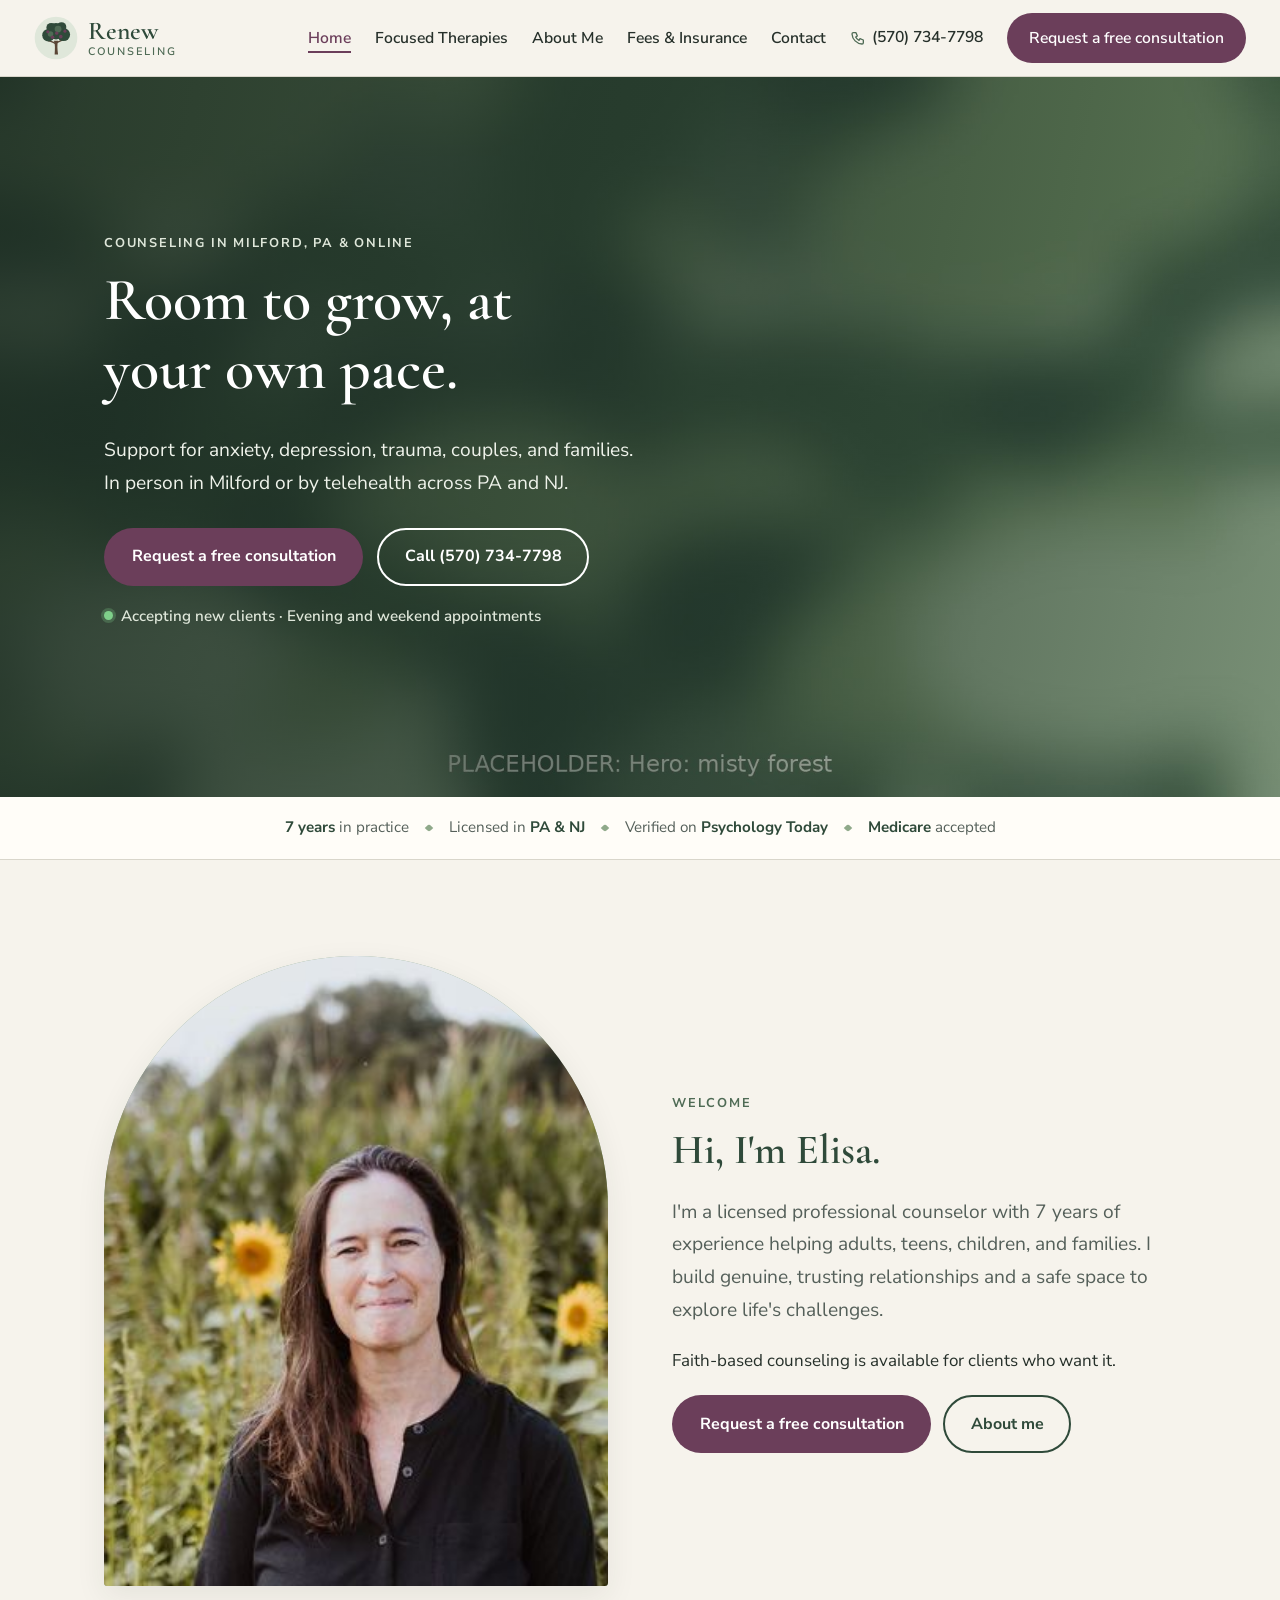
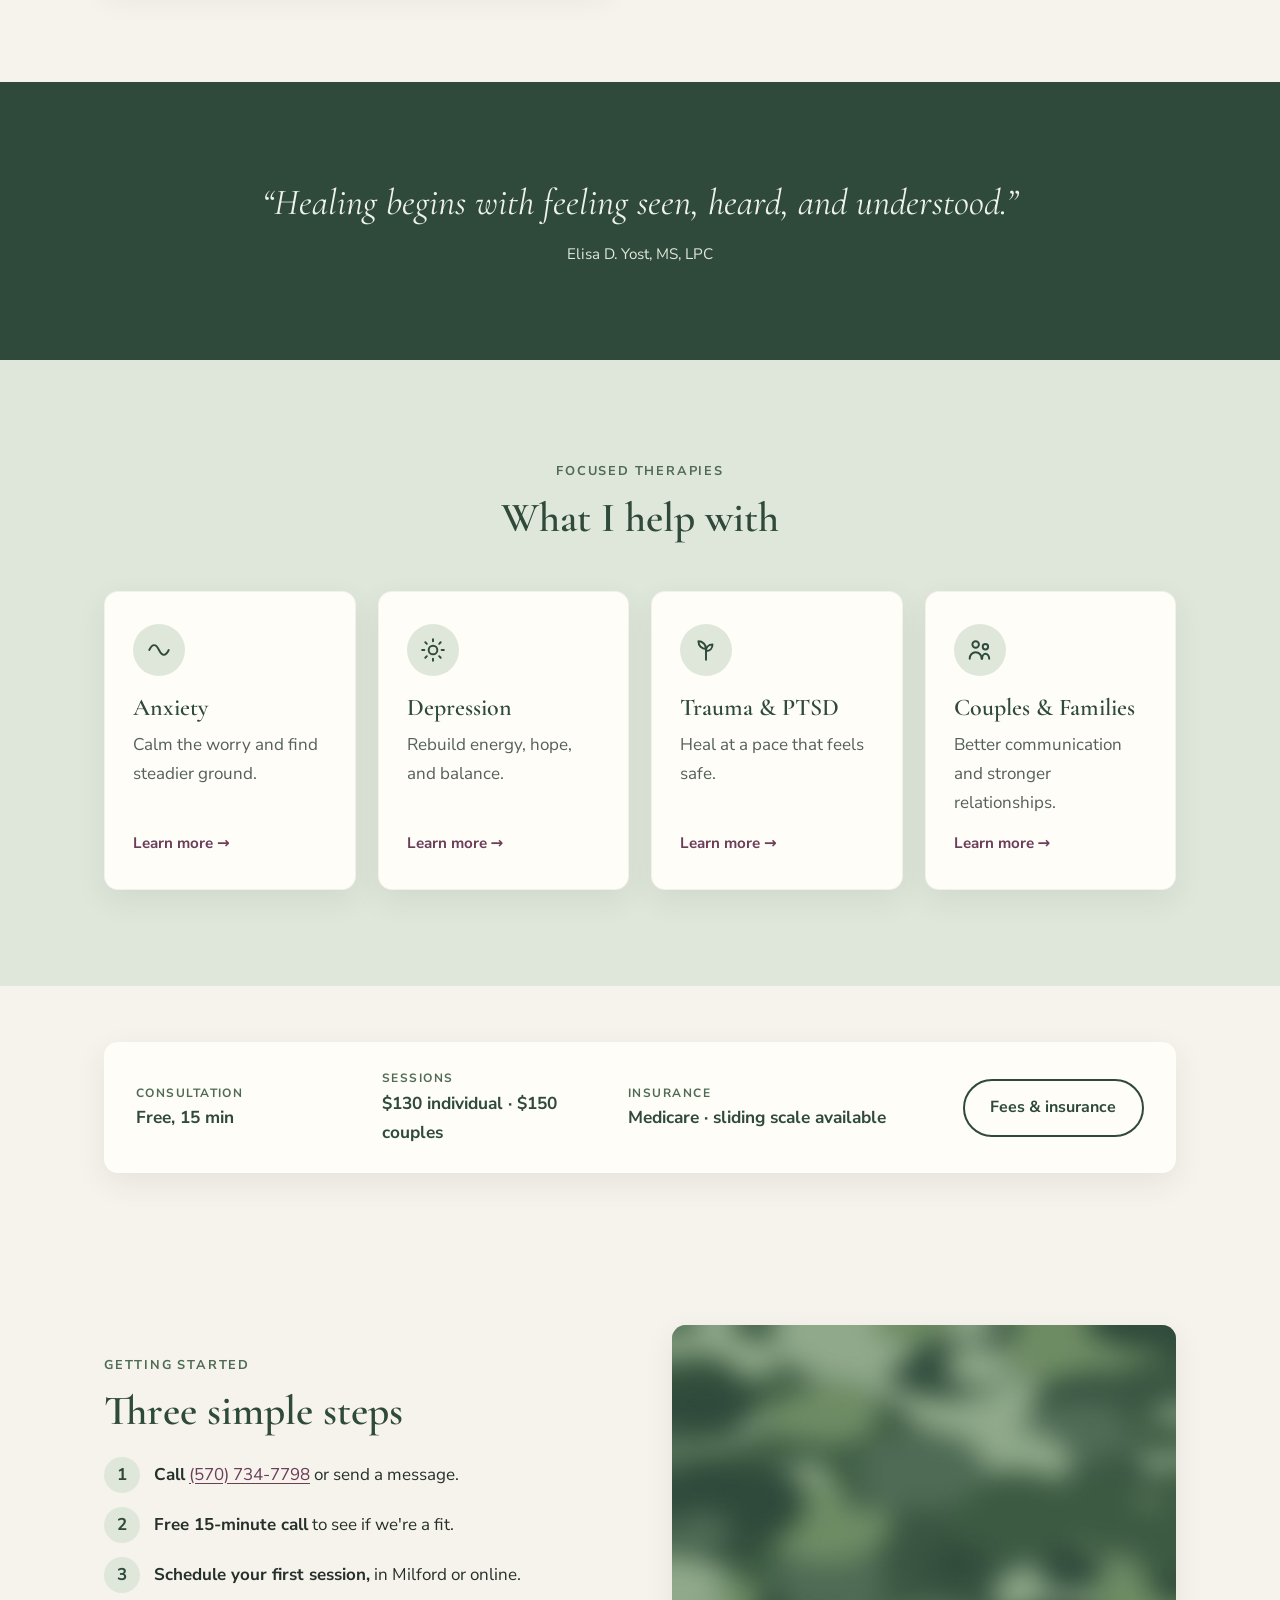
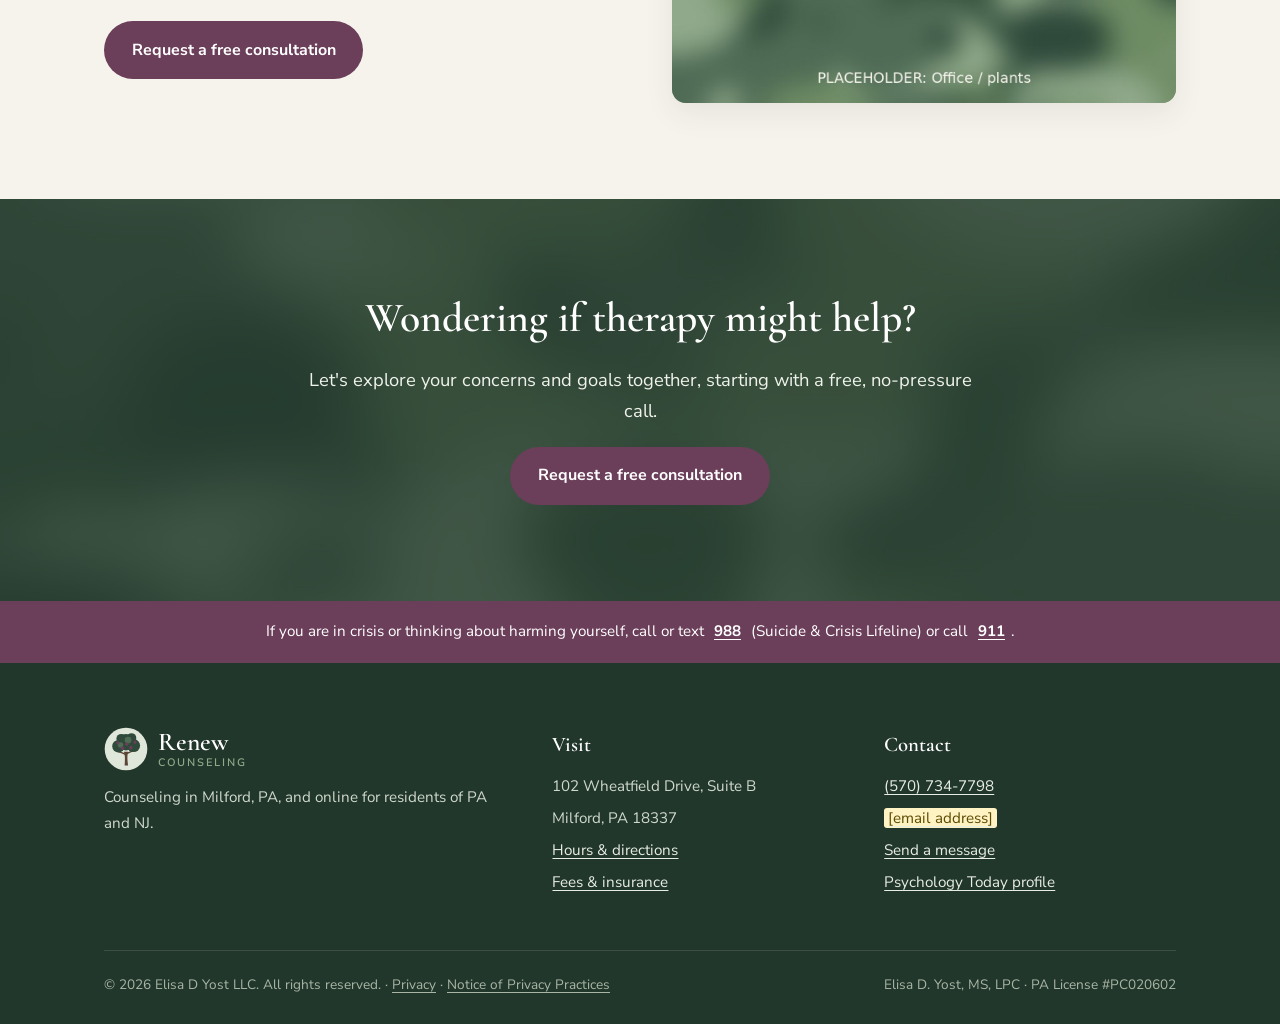
==== commit 0ca8bd5c: "Use Elisa's photo on Home, About and Contact Move elisa.jpeg to images/elisa-yost.jpg and replace th" ====
--- a/index.html
+++ b/index.html
@@ -106,7 +106,7 @@
     <section class="section">
       <div class="container split">
         <div class="photo-frame arch">
-          <img src="images/headshot.jpg" alt="Elisa D. Yost, MS, LPC" loading="lazy" width="800" height="1000">
+          <img class="portrait" src="images/elisa-yost.jpg" alt="Elisa D. Yost, MS, LPC, smiling in front of a sunflower field" loading="lazy" width="320" height="400">
         </div>
         <div>
           <span class="eyebrow">Welcome</span>
--- a/css/styles.css
+++ b/css/styles.css
@@ -903,3 +903,5 @@
 .schedule-note a { font-weight: 700; }
 /* Must come after the desktop ".site-nav li" rule, which would otherwise un-hide it */
 @media (min-width: 1001px) and (max-width: 1279px) { .site-nav .nav-phone { display: none; } }
+/* Keep Elisa's face in frame when a portrait is cropped (arch, circle) */
+.portrait, .mini-profile img { object-position: center 30%; }
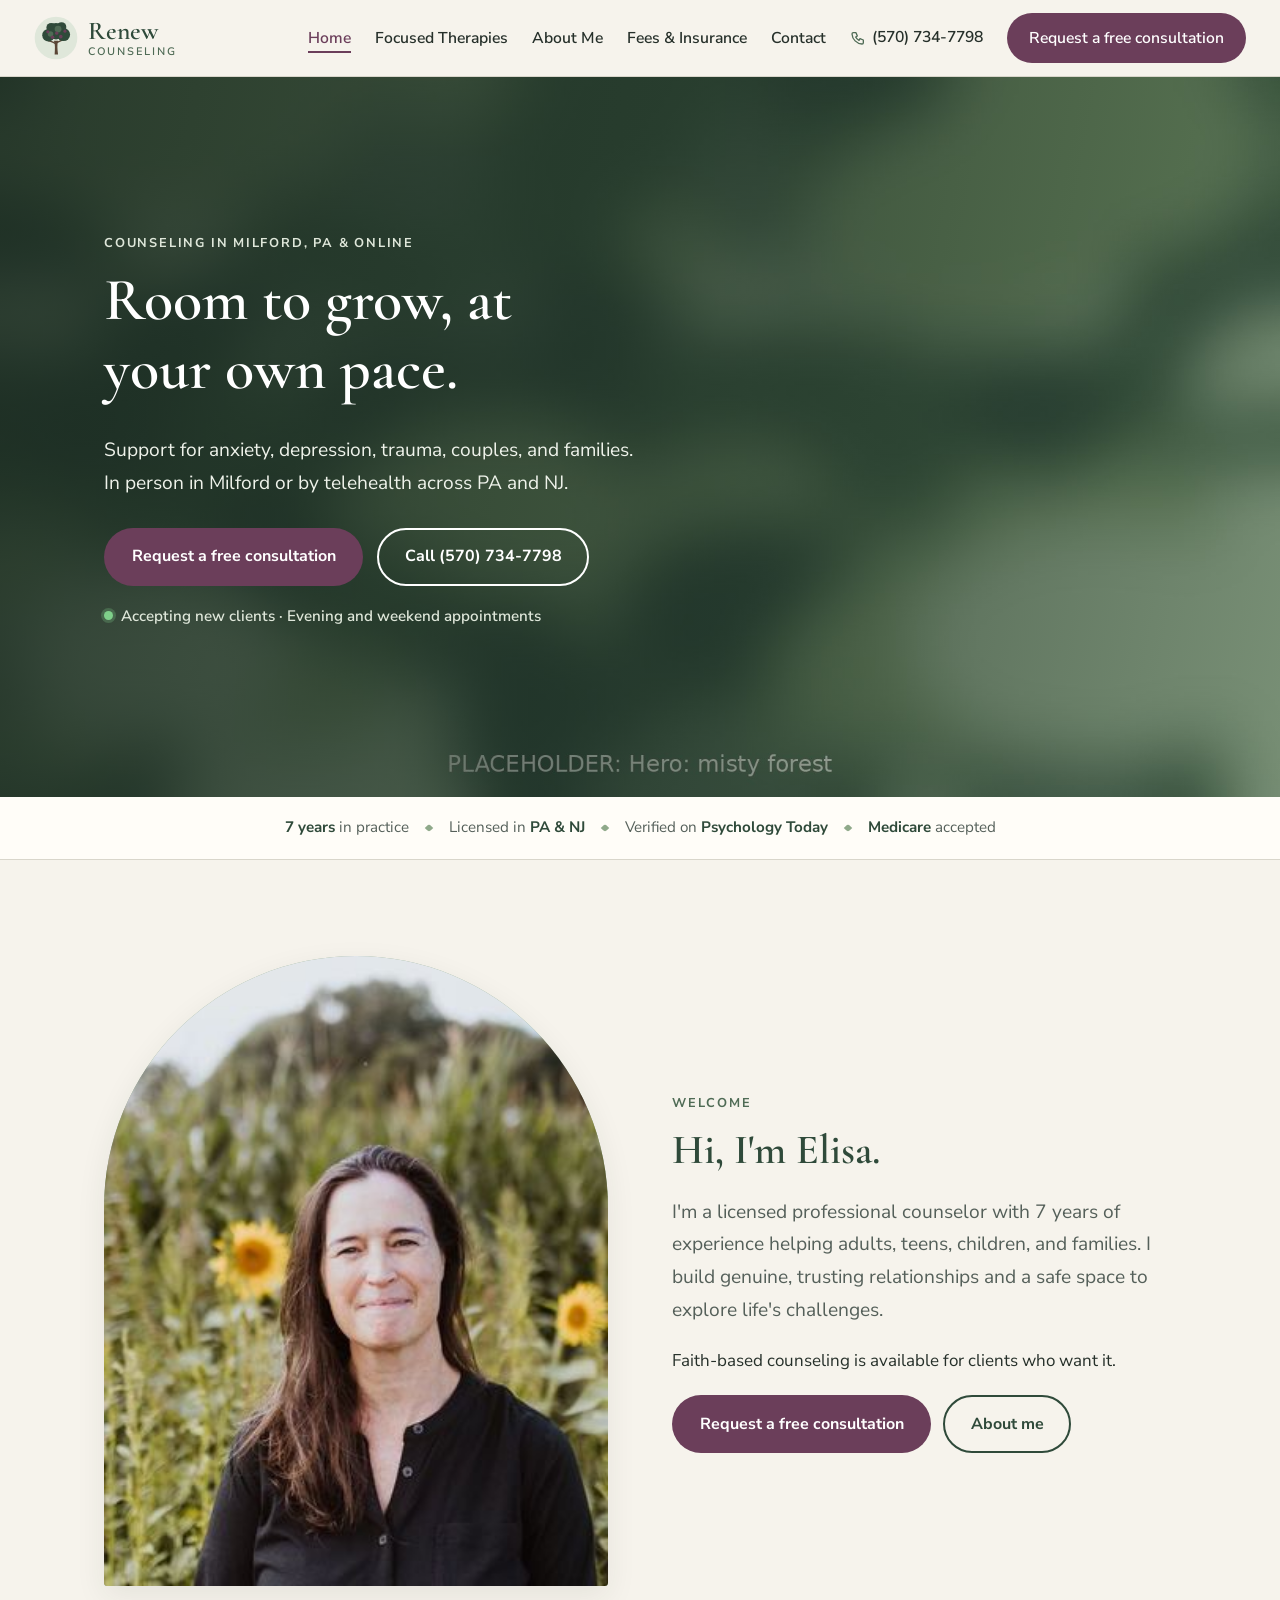
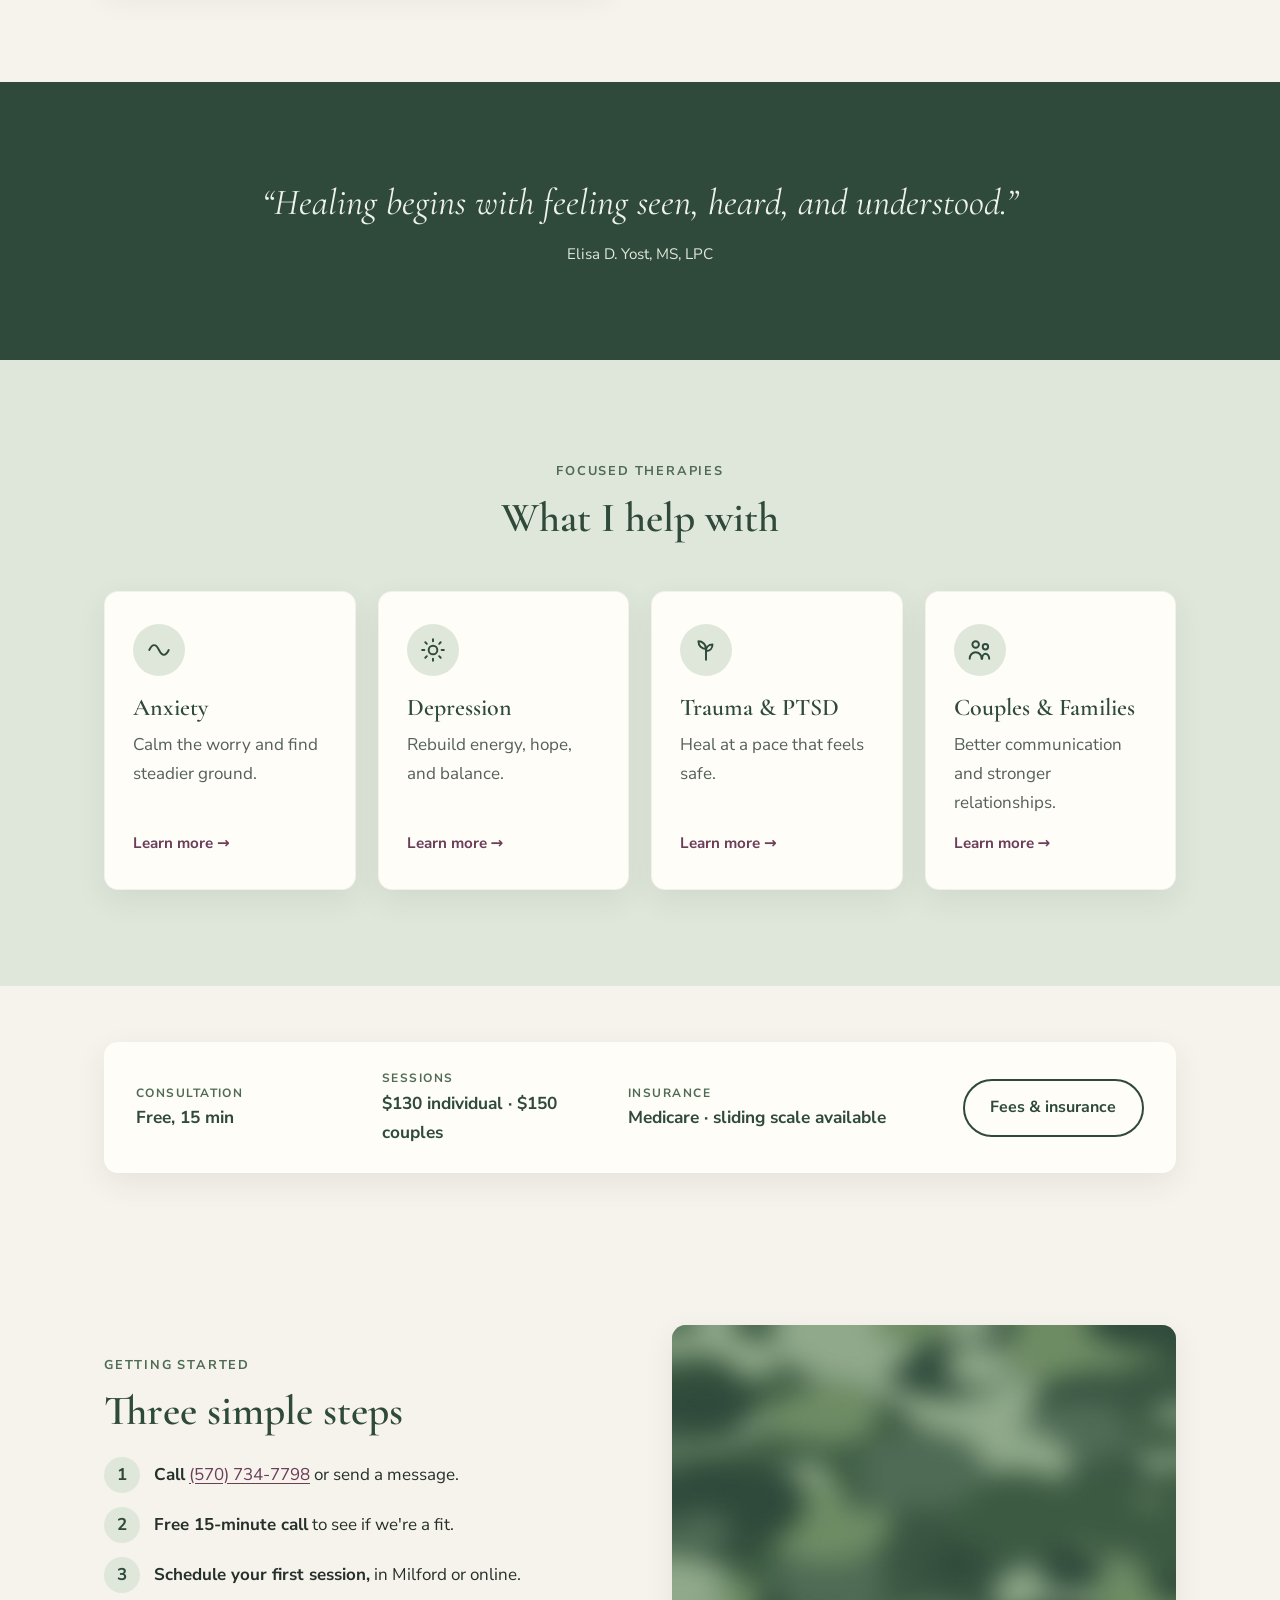
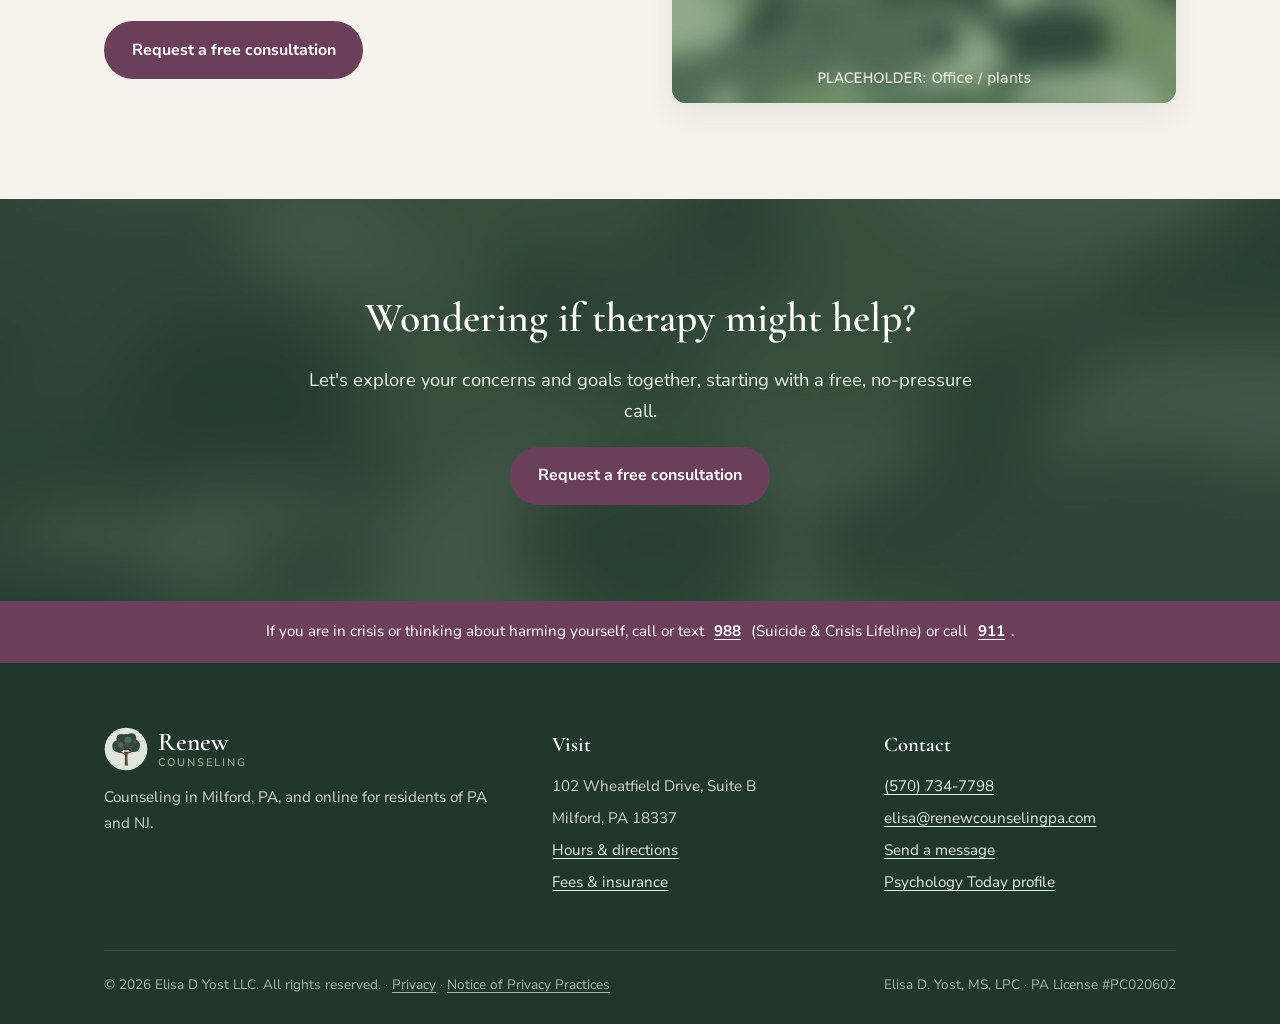
==== commit 4b386d5b: "Add Elisa's email address elisa@renewcounselingpa.com in every footer, on the Contact and Privacy pa" ====
--- a/index.html
+++ b/index.html
@@ -34,6 +34,7 @@
     "description": "Counseling for anxiety, depression, trauma, couples, and families with Elisa D. Yost, MS, LPC.",
     "url": "https://www.renewcounselingpa.com/",
     "telephone": "+1-570-734-7798",
+    "email": "elisa@renewcounselingpa.com",
     "priceRange": "$130-$150",
     "address": {
       "@type": "PostalAddress",
@@ -234,7 +235,7 @@
           <h4>Contact</h4>
           <ul>
             <li><a href="tel:+15707347798">(570) 734-7798</a></li>
-            <li><a href="mailto:hello@renewcounselingpa.com"><span class="tbd">[email address]</span></a></li>
+            <li><a href="mailto:elisa@renewcounselingpa.com">elisa@renewcounselingpa.com</a></li>
             <li><a href="contact.html#contact-form">Send a message</a></li>
             <li><a href="https://www.psychologytoday.com/us/therapists/elisa-d-yost-milford-pa/1815786" target="_blank" rel="noopener">Psychology Today profile</a></li>
           </ul>
--- a/css/styles.css
+++ b/css/styles.css
@@ -905,3 +905,4 @@
 @media (min-width: 1001px) and (max-width: 1279px) { .site-nav .nav-phone { display: none; } }
 /* Keep Elisa's face in frame when a portrait is cropped (arch, circle) */
 .portrait, .mini-profile img { object-position: center 30%; }
+a[href^="mailto:"] { overflow-wrap: anywhere; }
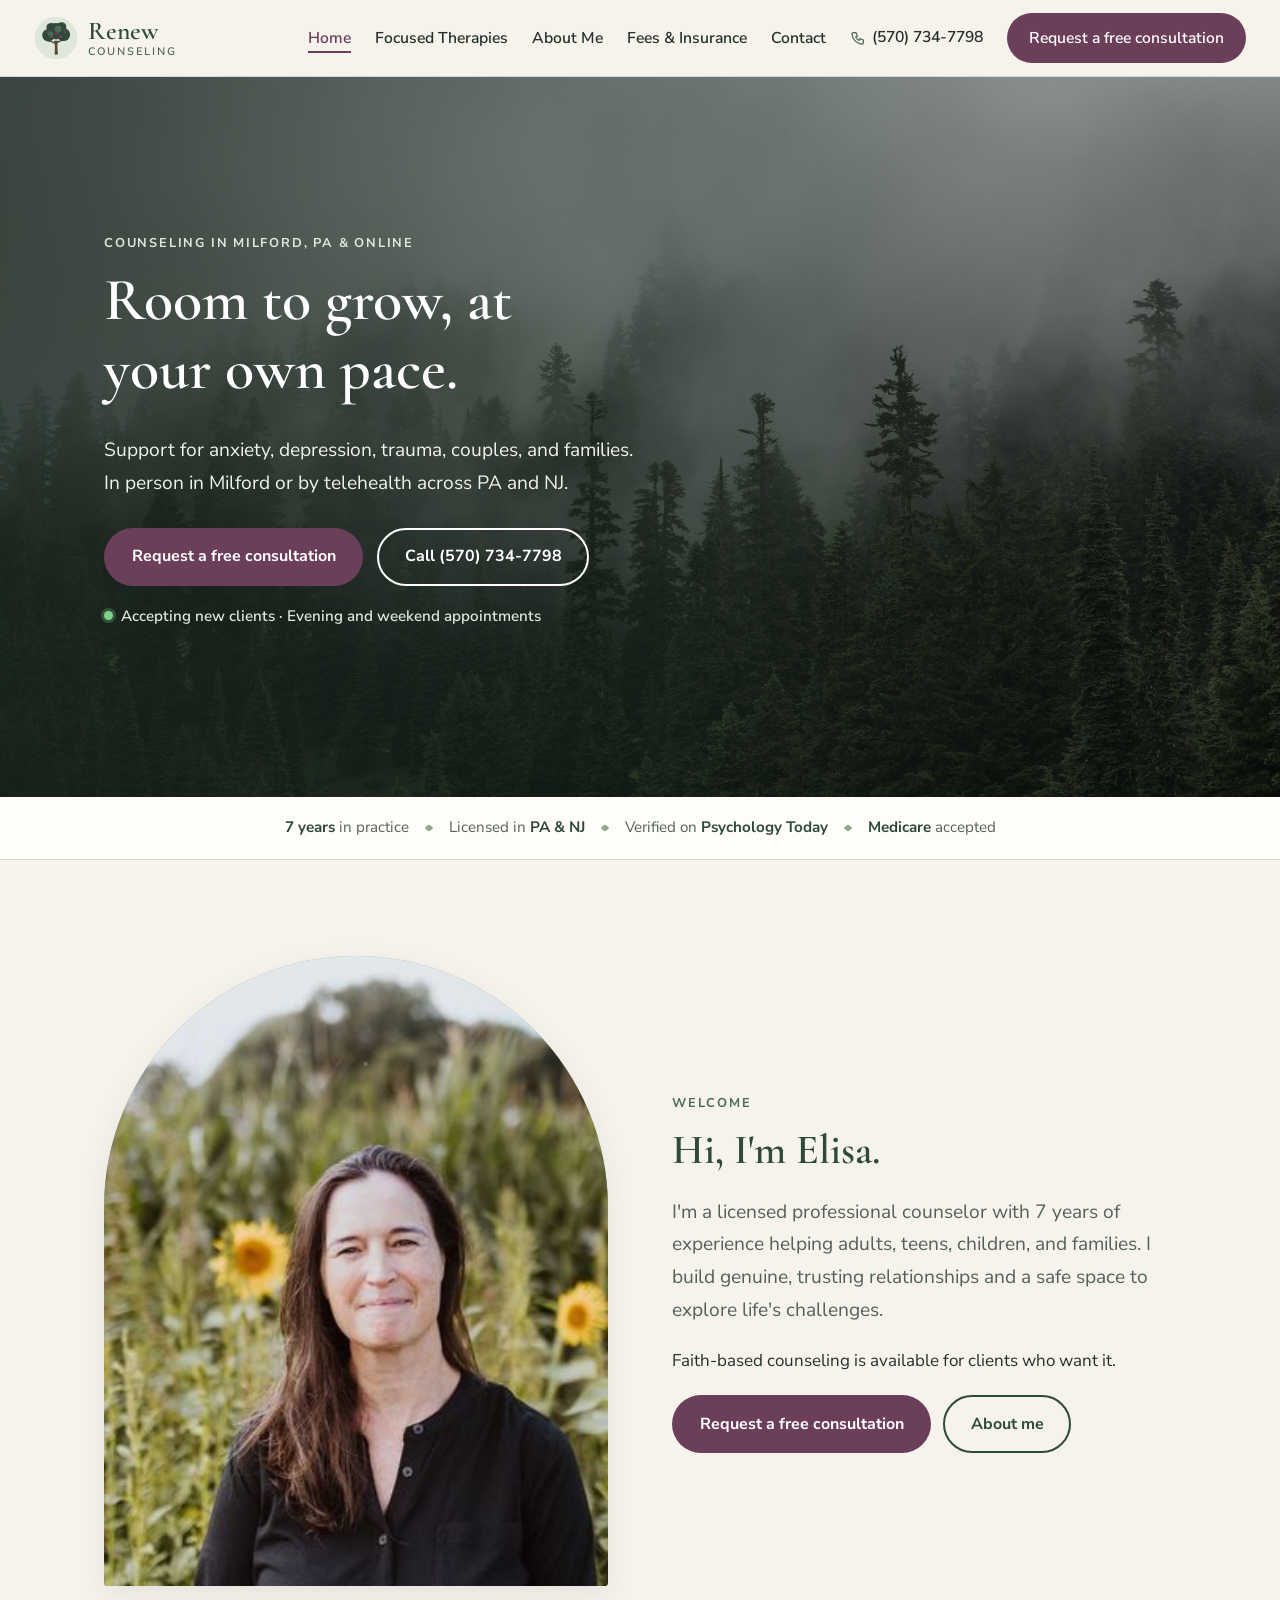
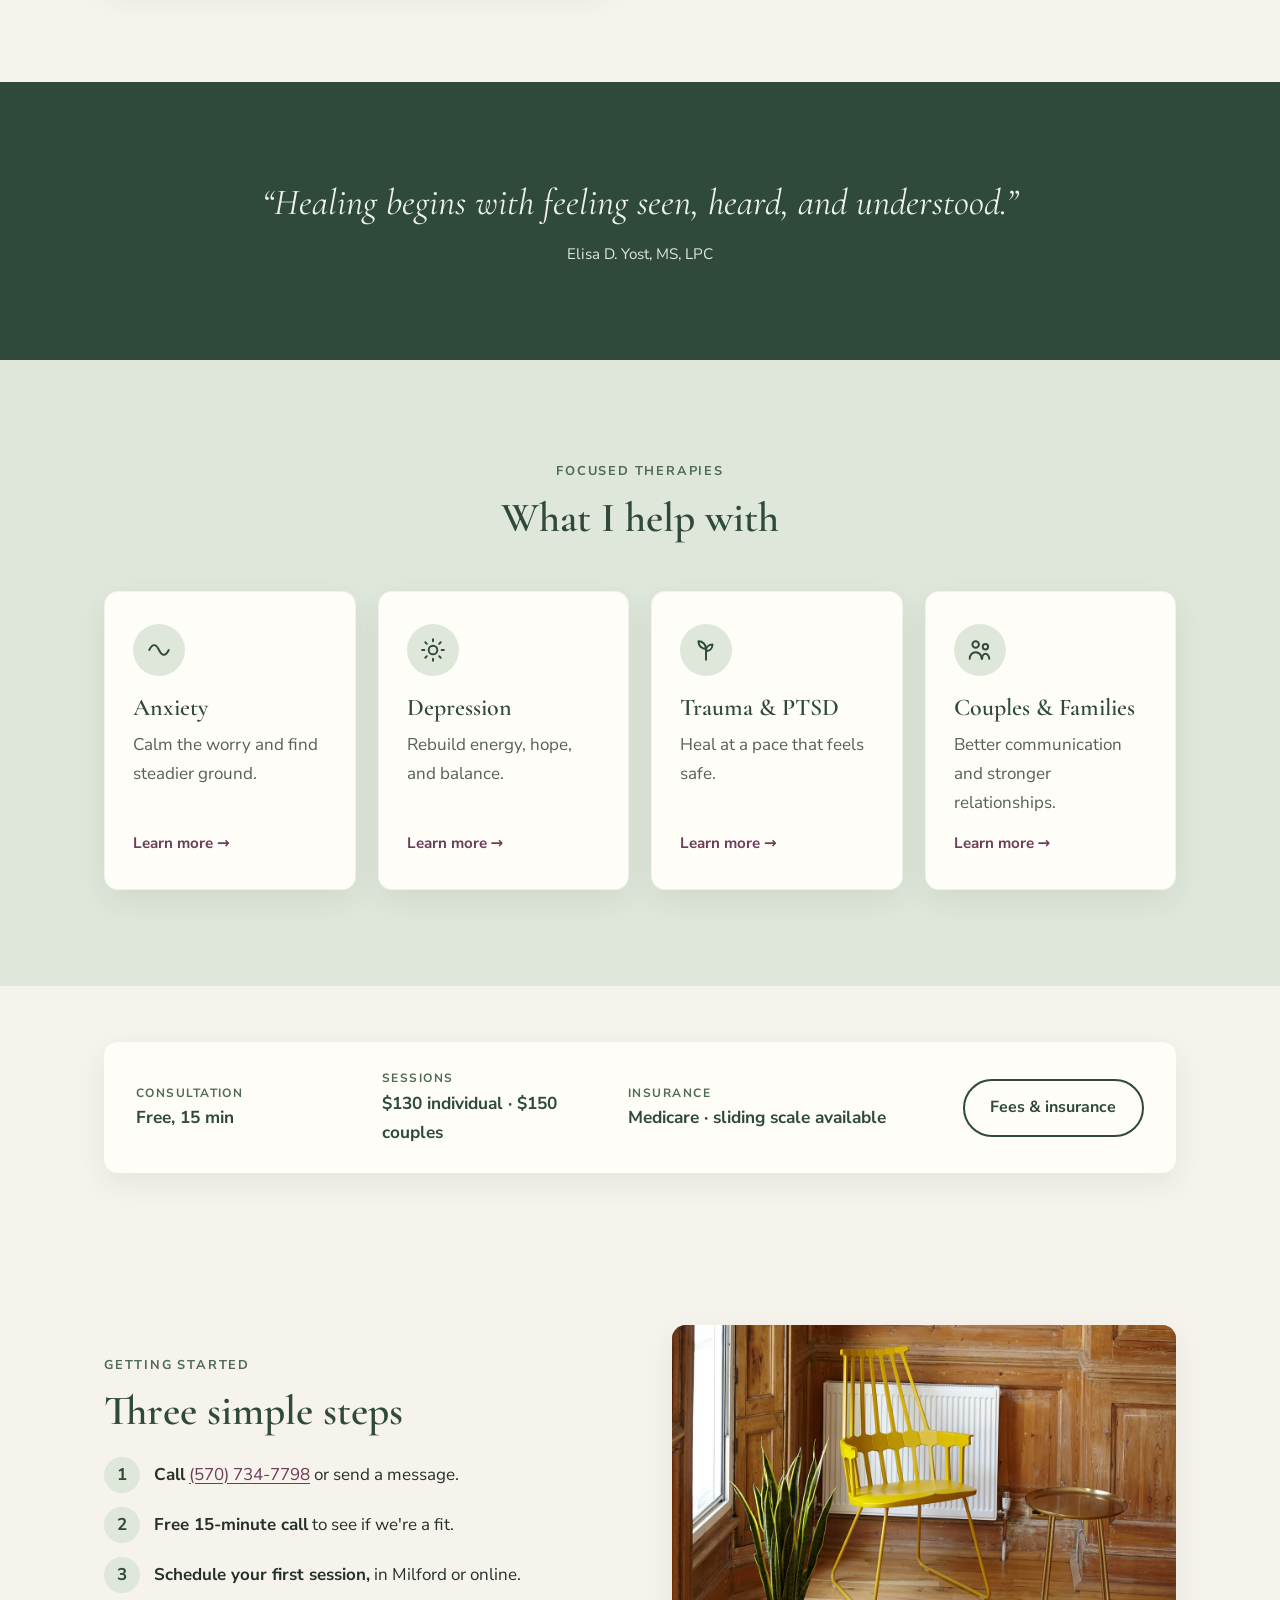
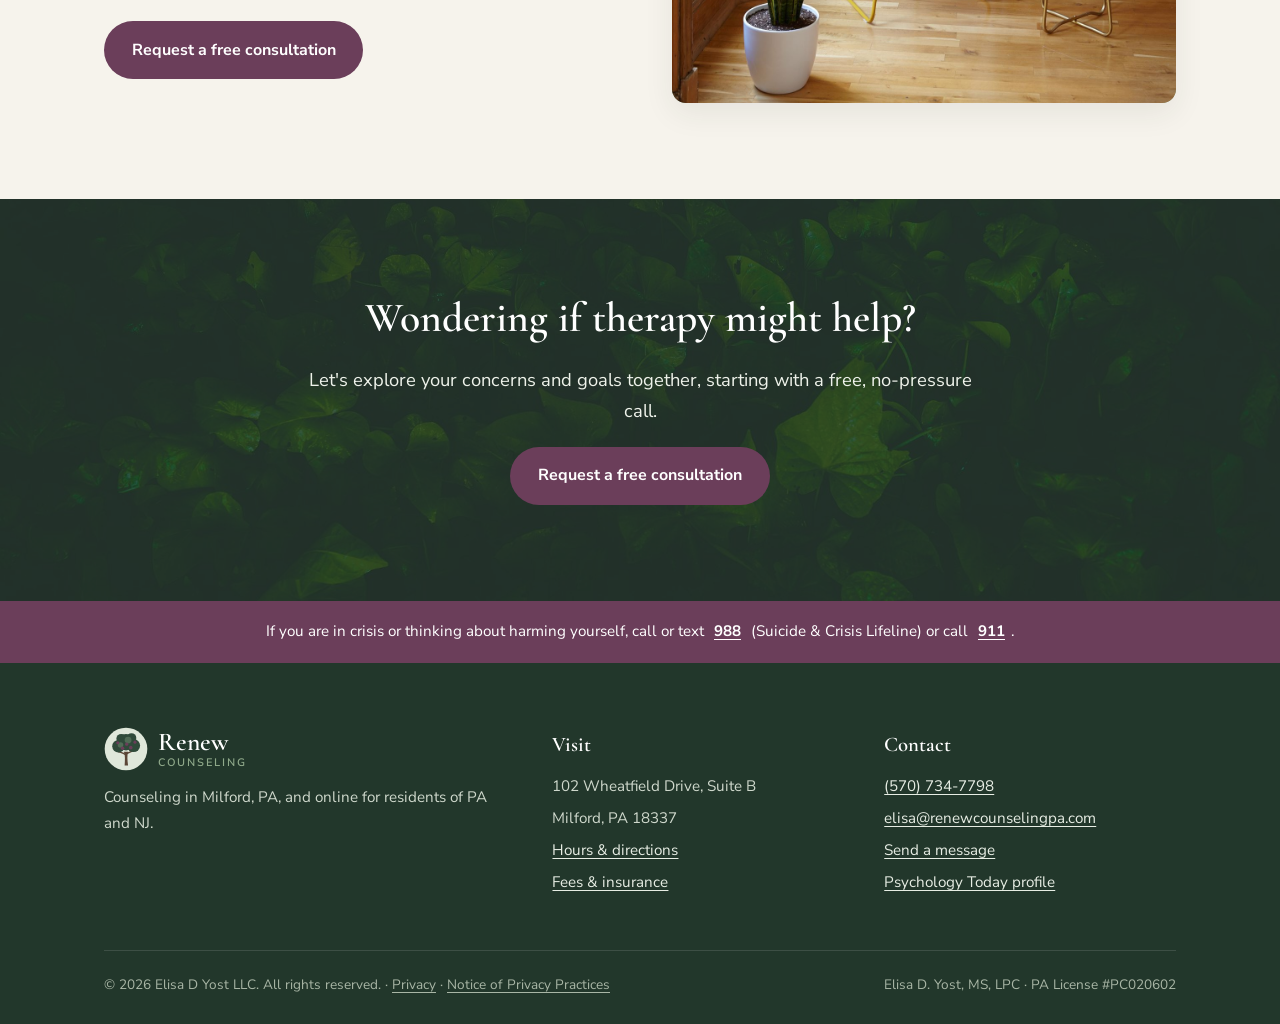
==== commit 628ada80: "Replace placeholder graphics with public-domain stock photos" ====
--- a/index.html
+++ b/index.html
@@ -1,7 +1,8 @@
 <!doctype html>
-<html lang="en">
+<html lang="en" class="no-js">
 <head>
   <meta charset="utf-8">
+  <script>document.documentElement.classList.remove('no-js');</script>
   <meta name="viewport" content="width=device-width, initial-scale=1, viewport-fit=cover">
   <meta name="color-scheme" content="light only">
   <meta name="theme-color" content="#2f4a3a">
@@ -184,7 +185,7 @@
     <section class="section">
       <div class="container split reverse">
         <div class="photo-frame wide">
-          <img src="images/office-plants.jpg" alt="Calm room with green plants and soft natural light" loading="lazy" width="1200" height="900">
+          <img src="images/office-plants.jpg" alt="Calm room with a plant and soft natural light" loading="lazy" width="1200" height="900">
         </div>
         <div>
           <span class="eyebrow">Getting started</span>
@@ -249,10 +250,10 @@
   </footer>
 
   <!-- Mobile quick-action bar (phones only) -->
-  <div class="mobile-bar" aria-label="Quick actions">
+  <nav class="mobile-bar" aria-label="Quick actions">
     <a href="tel:+15707347798" class="mobile-bar-call"><svg viewBox="0 0 24 24" fill="none" stroke="currentColor" stroke-width="2" stroke-linecap="round" stroke-linejoin="round" aria-hidden="true"><path d="M5 4h4l2 5-2.5 1.5a11 11 0 0 0 5 5L15 13l5 2v4a2 2 0 0 1-2 2A16 16 0 0 1 3 6a2 2 0 0 1 2-2"/></svg><span class="label-long">Call (570) 734-7798</span><span class="label-short">Call now</span></a>
     <a href="contact.html#contact-form" class="mobile-bar-book">Message</a>
-  </div>
+  </nav>
 
   <script src="js/main.js" defer></script>
 </body>
--- a/css/styles.css
+++ b/css/styles.css
@@ -906,3 +906,19 @@
 /* Keep Elisa's face in frame when a portrait is cropped (arch, circle) */
 .portrait, .mini-profile img { object-position: center 30%; }
 a[href^="mailto:"] { overflow-wrap: anywhere; }
+
+/* Hidden phone bar: also remove it from keyboard/screen-reader focus once it has slid away */
+@media (max-width: 860px) {
+  .mobile-bar { transition: transform 0.25s ease, visibility 0s linear 0s; }
+  body.bar-hidden .mobile-bar,
+  body.menu-open .mobile-bar { visibility: hidden; transition: transform 0.25s ease, visibility 0s linear 0.25s; }
+}
+
+/* Without JavaScript, show the phone menu open so every page is still reachable */
+@media (max-width: 1000px) {
+  .no-js .nav-toggle { display: none; }
+  .no-js .header-inner { flex-wrap: wrap; }
+  .no-js .site-nav { display: block; position: static; width: 100%; border: 0; max-height: none; }
+  .no-js .site-nav ul { padding: 0 0 16px; }
+}
+@media (max-width: 1000px) { .no-js .site-header { position: relative; } }
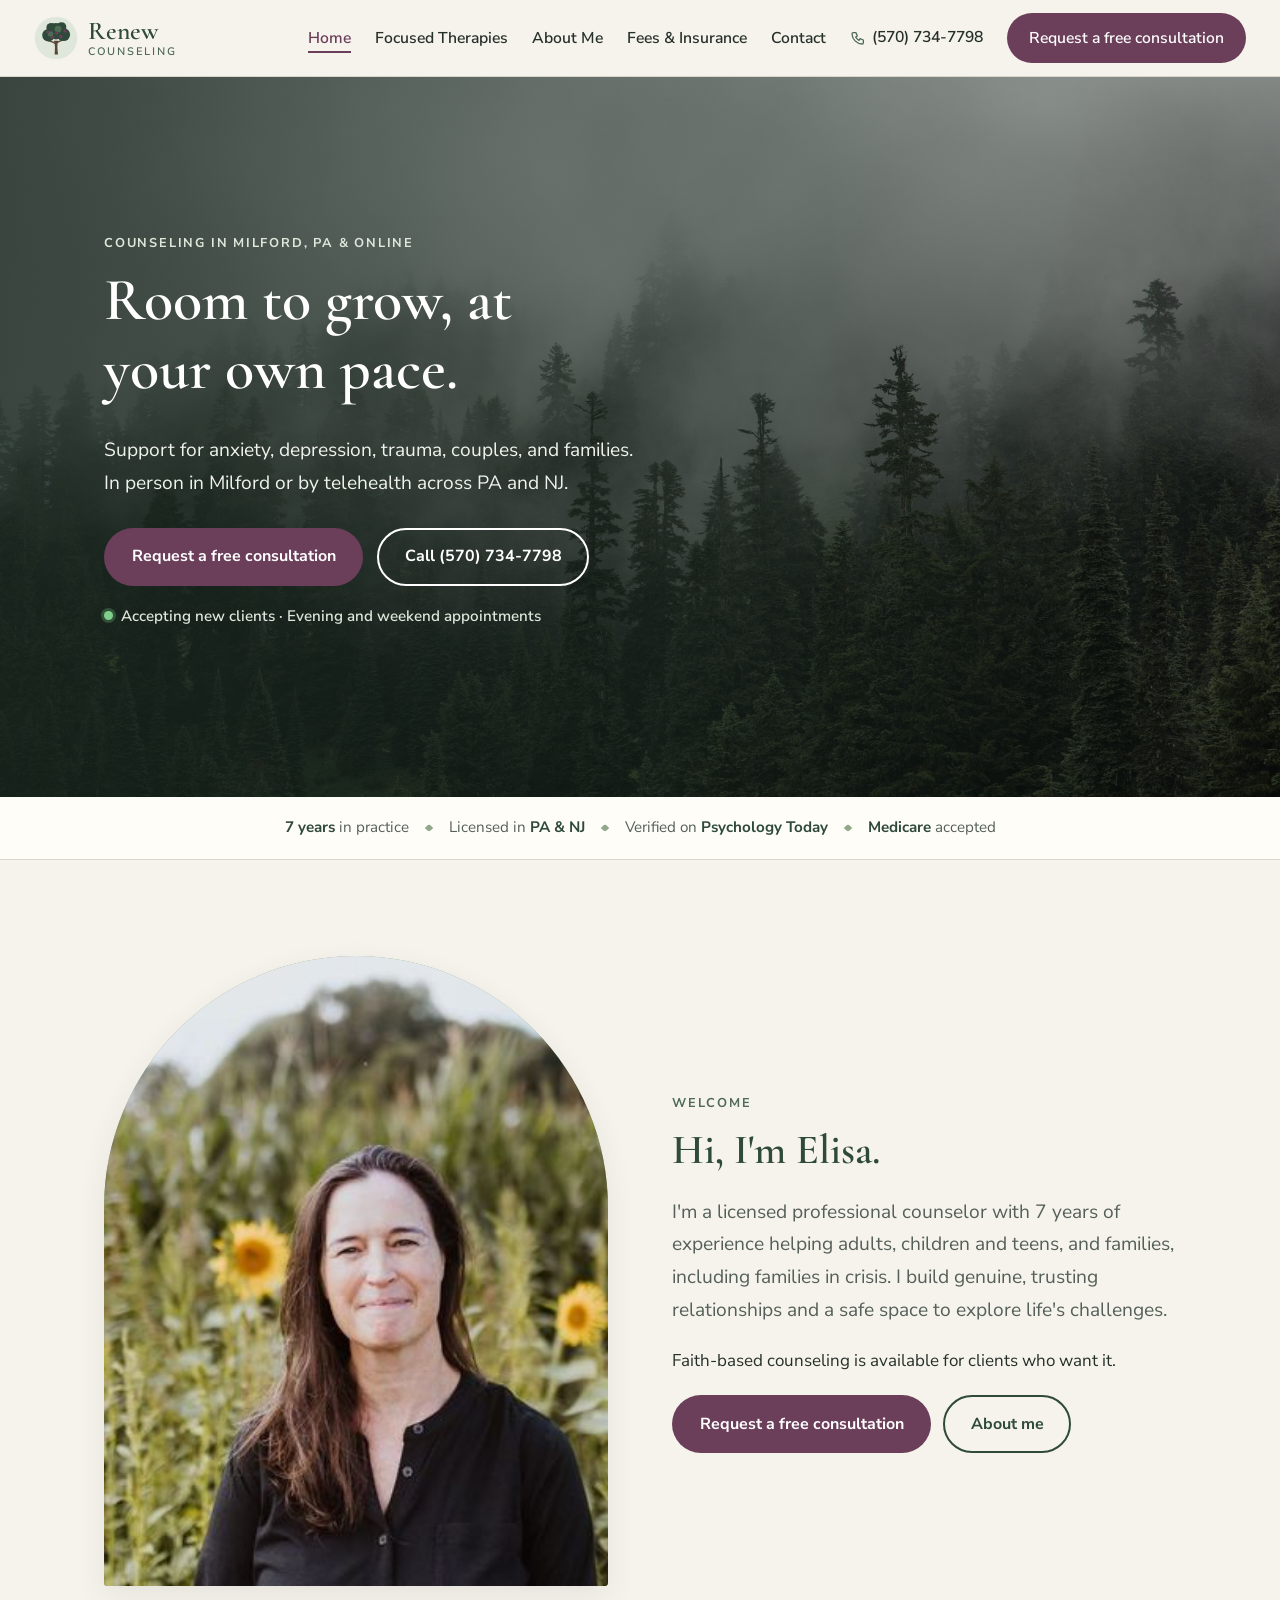
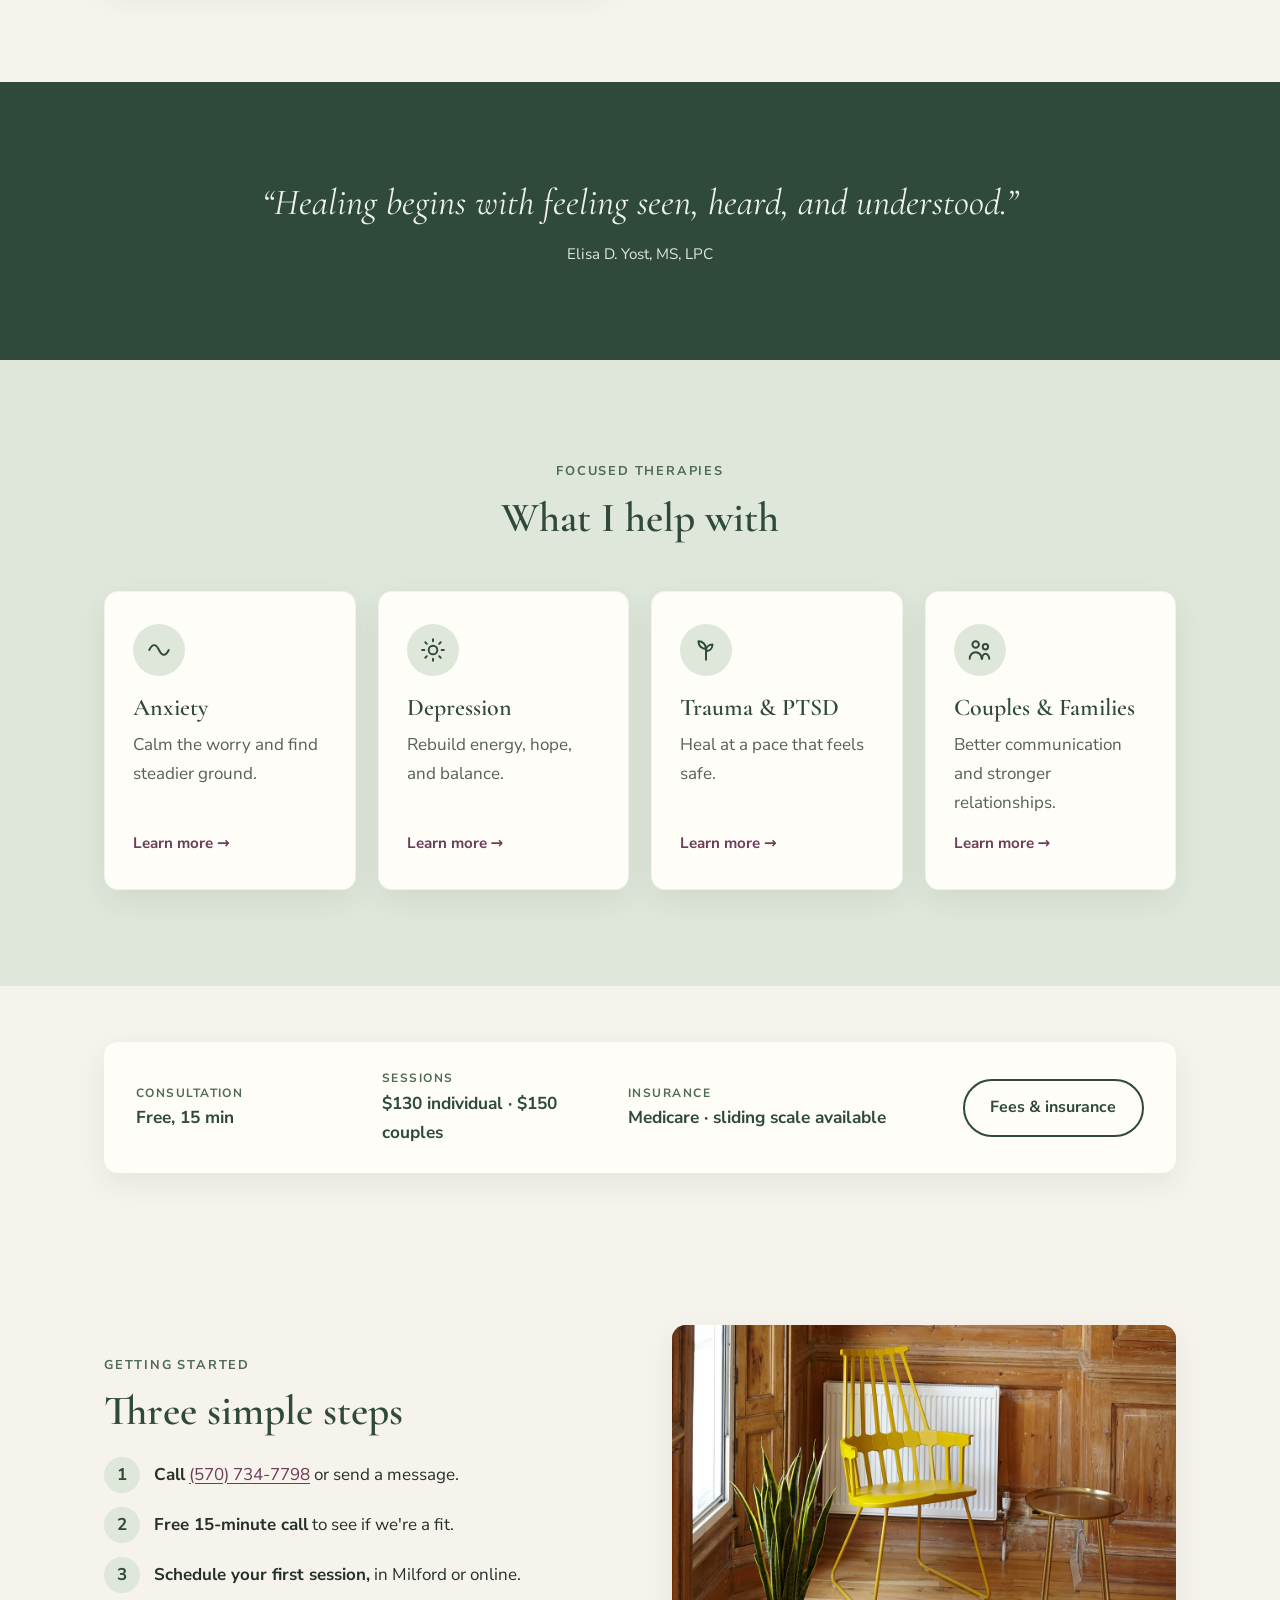
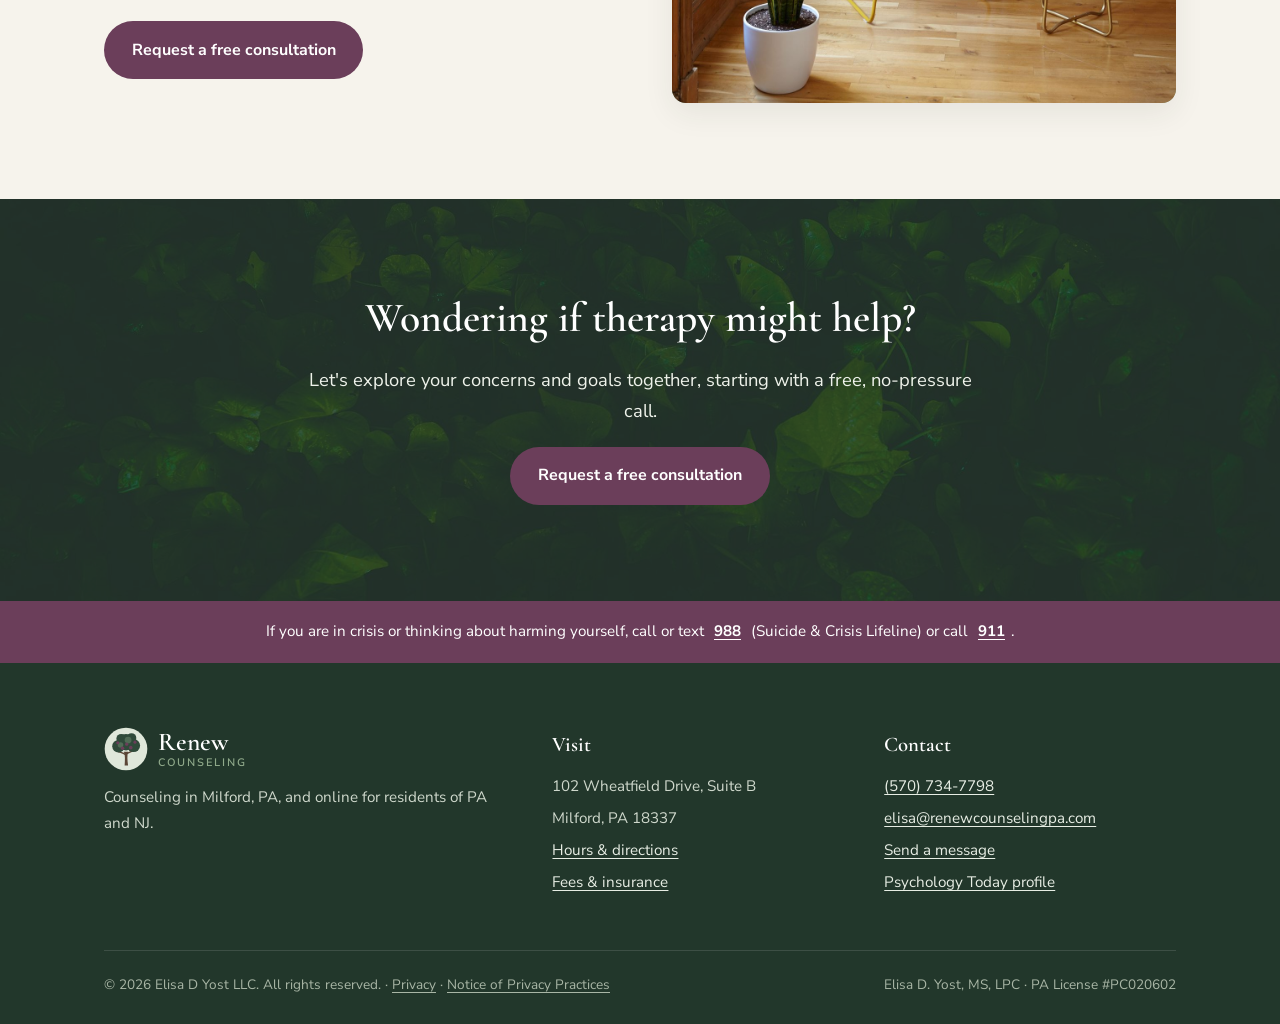
==== commit ad0d2e40: "Align bio, methods and payment details with Psychology Today profile" ====
--- a/index.html
+++ b/index.html
@@ -46,7 +46,7 @@
       "addressCountry": "US"
     },
     "sameAs": ["https://www.psychologytoday.com/us/therapists/elisa-d-yost-milford-pa/1815786"],
-    "areaServed": ["Milford, PA", "Pike County, PA", "Port Jervis, NY", "Sussex County, NJ"],
+    "areaServed": ["Milford, PA", "Pike County, PA", "Port Jervis, NY", "Orange County, NY", "Sussex County, NJ"],
     "founder": { "@type": "Person", "name": "Elisa D. Yost", "jobTitle": "Licensed Professional Counselor" }
   }
   </script>
@@ -113,7 +113,7 @@
         <div>
           <span class="eyebrow">Welcome</span>
           <h2>Hi, I'm Elisa.</h2>
-          <p class="lead">I'm a licensed professional counselor with 7 years of experience helping adults, teens, children, and families. I build genuine, trusting relationships and a safe space to explore life's challenges.</p>
+          <p class="lead">I'm a licensed professional counselor with 7 years of experience helping adults, children and teens, and families, including families in crisis. I build genuine, trusting relationships and a safe space to explore life's challenges.</p>
           <p>Faith-based counseling is available for clients who want it.</p>
           <div class="btn-row">
             <a class="btn btn-primary" href="contact.html#contact-form">Request a free consultation</a>
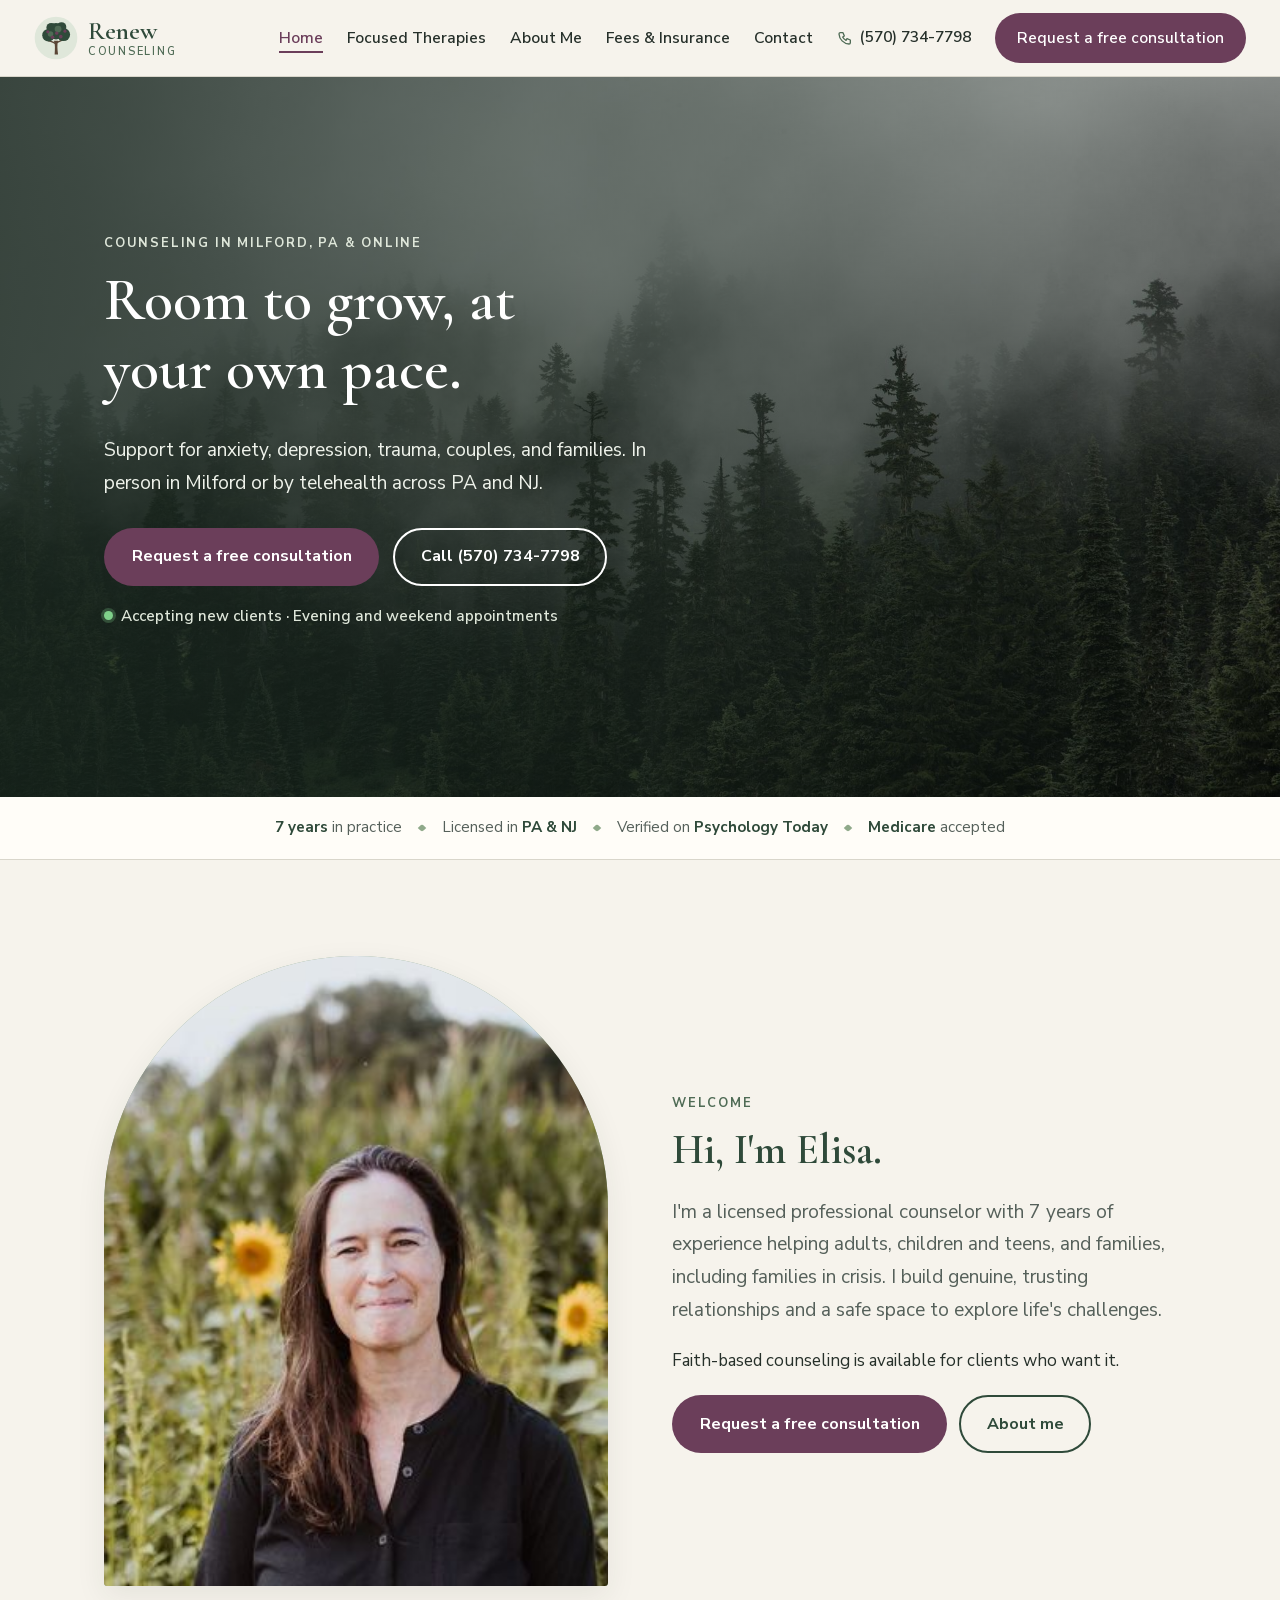
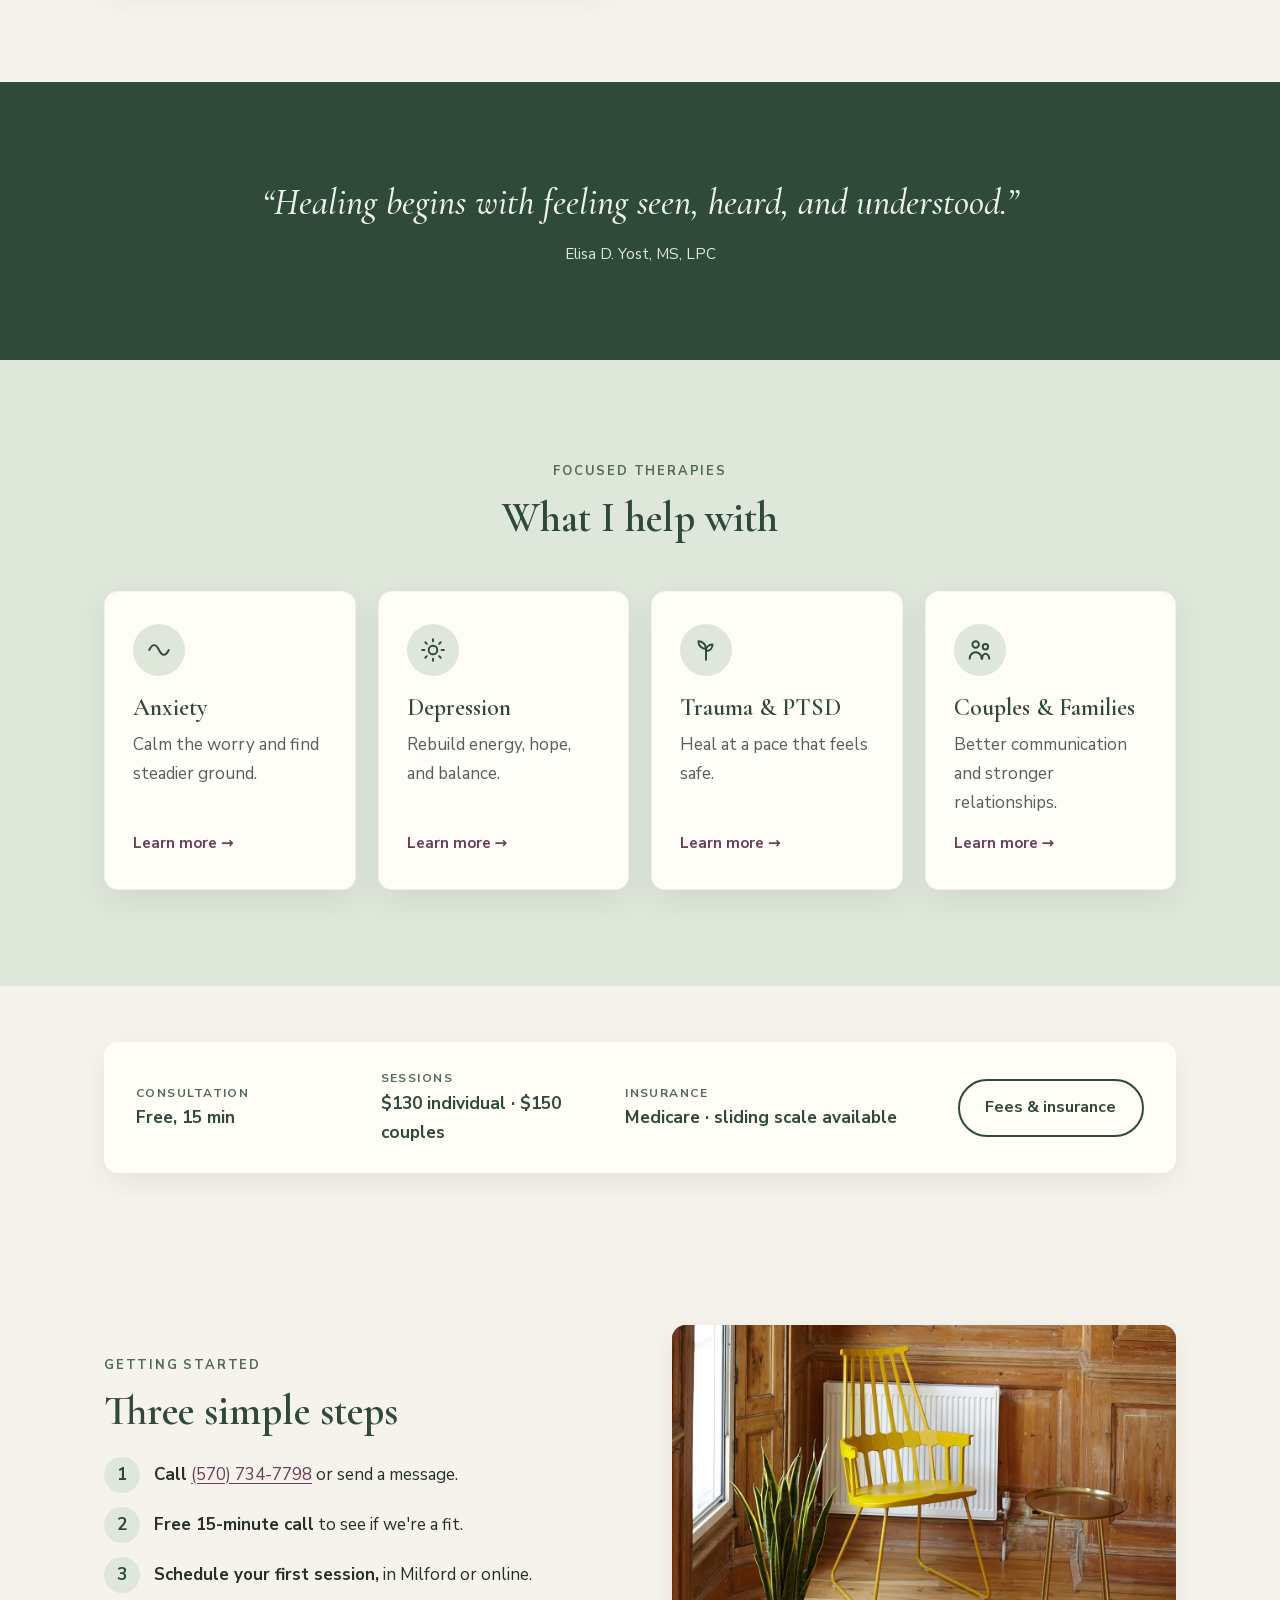
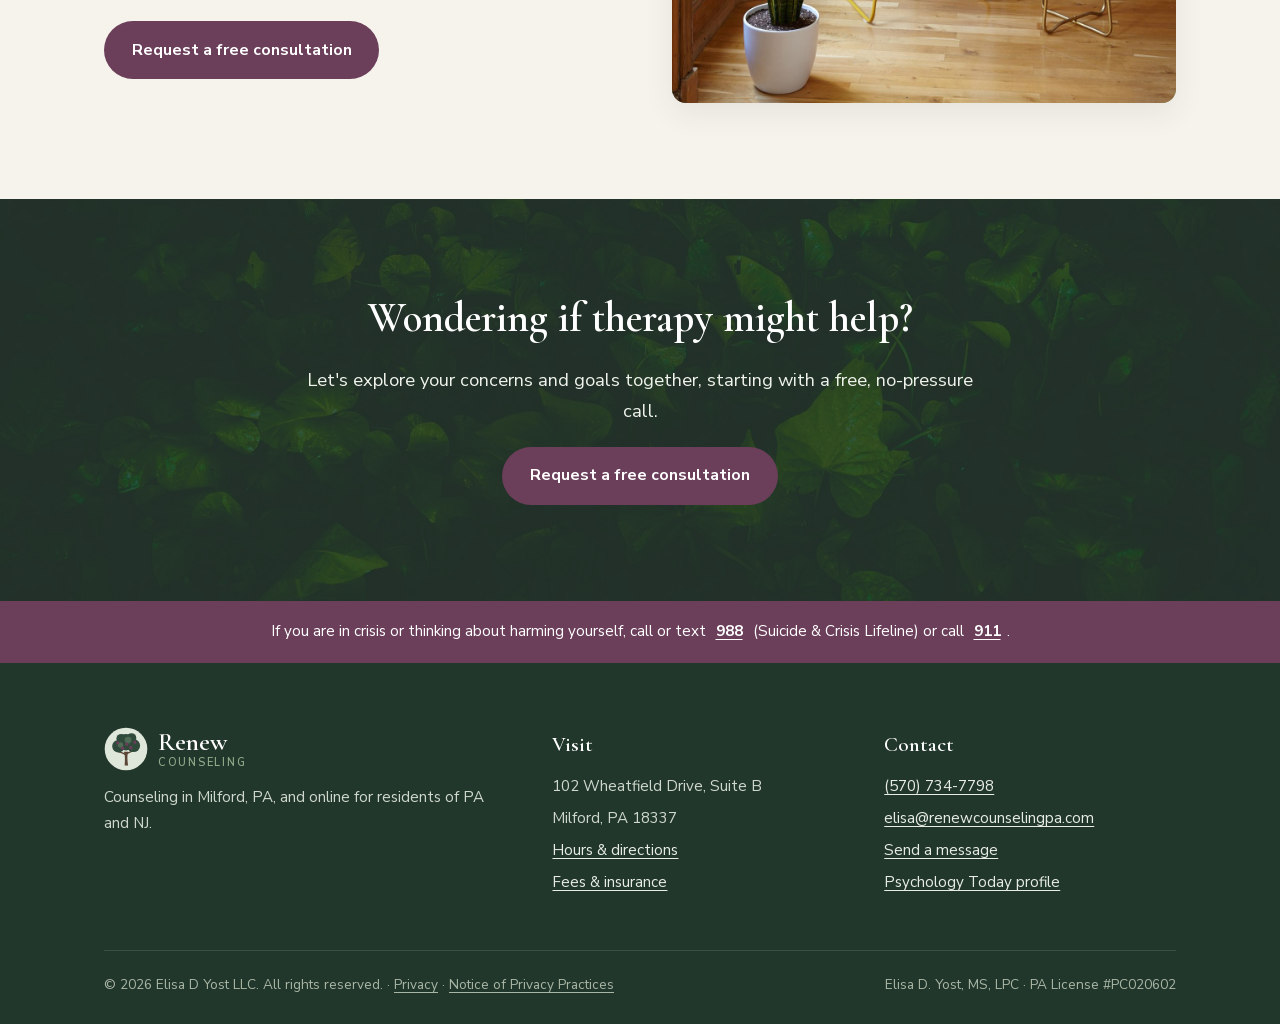
==== commit 341753be: "Self-host fonts instead of loading them from Google Fonts" ====
--- a/index.html
+++ b/index.html
@@ -23,9 +23,8 @@
   <meta property="og:image:height" content="630">
   <meta property="og:image:alt" content="Renew Counseling, Elisa D. Yost, MS, LPC, Milford PA">
   <meta name="twitter:card" content="summary_large_image">
-  <link rel="preconnect" href="https://fonts.googleapis.com">
-  <link rel="preconnect" href="https://fonts.gstatic.com" crossorigin>
-  <link href="https://fonts.googleapis.com/css2?family=Cormorant+Garamond:ital,wght@0,500;0,600;1,500&family=Nunito+Sans:wght@400;600;700&display=swap" rel="stylesheet">
+  <link rel="preload" href="fonts/nunito-sans.woff2" as="font" type="font/woff2" crossorigin>
+  <link rel="preload" href="fonts/cormorant-garamond.woff2" as="font" type="font/woff2" crossorigin>
   <link rel="stylesheet" href="css/styles.css">
   <script type="application/ld+json">
   {
--- a/css/styles.css
+++ b/css/styles.css
@@ -2,6 +2,30 @@
    Renew Counseling — site styles
    Colors are defined once here; change them to re-theme the site.
    ========================================================= */
+/* Fonts are hosted on this site (fonts/), not loaded from Google, so visitors' browsers
+   make no requests to Google for them. Both are SIL Open Font License; see fonts/OFL-*.txt. */
+@font-face {
+  font-family: "Cormorant Garamond";
+  font-style: normal;
+  font-weight: 500 600;
+  font-display: swap;
+  src: url("../fonts/cormorant-garamond.woff2") format("woff2");
+}
+@font-face {
+  font-family: "Cormorant Garamond";
+  font-style: italic;
+  font-weight: 500;
+  font-display: swap;
+  src: url("../fonts/cormorant-garamond-italic.woff2") format("woff2");
+}
+@font-face {
+  font-family: "Nunito Sans";
+  font-style: normal;
+  font-weight: 400 700;
+  font-display: swap;
+  src: url("../fonts/nunito-sans.woff2") format("woff2");
+}
+
 :root {
   --fig-leaf: #2f4a3a;      /* deep green: headings, header, footer */
   --fig-leaf-dark: #22372b;
@@ -476,6 +500,8 @@
 .form-status { margin-top: 16px; font-weight: 600; }
 .form-status.success { color: var(--moss); }
 .form-status.error { color: #a03636; }
+.email-choices { display: flex; flex-wrap: wrap; gap: 10px; margin-top: 12px; }
+.email-choices .btn { padding: 0.55rem 1.1rem; }
 .hp-field { position: absolute; left: -9999px; }
 
 /* ---------- Notices ---------- */
